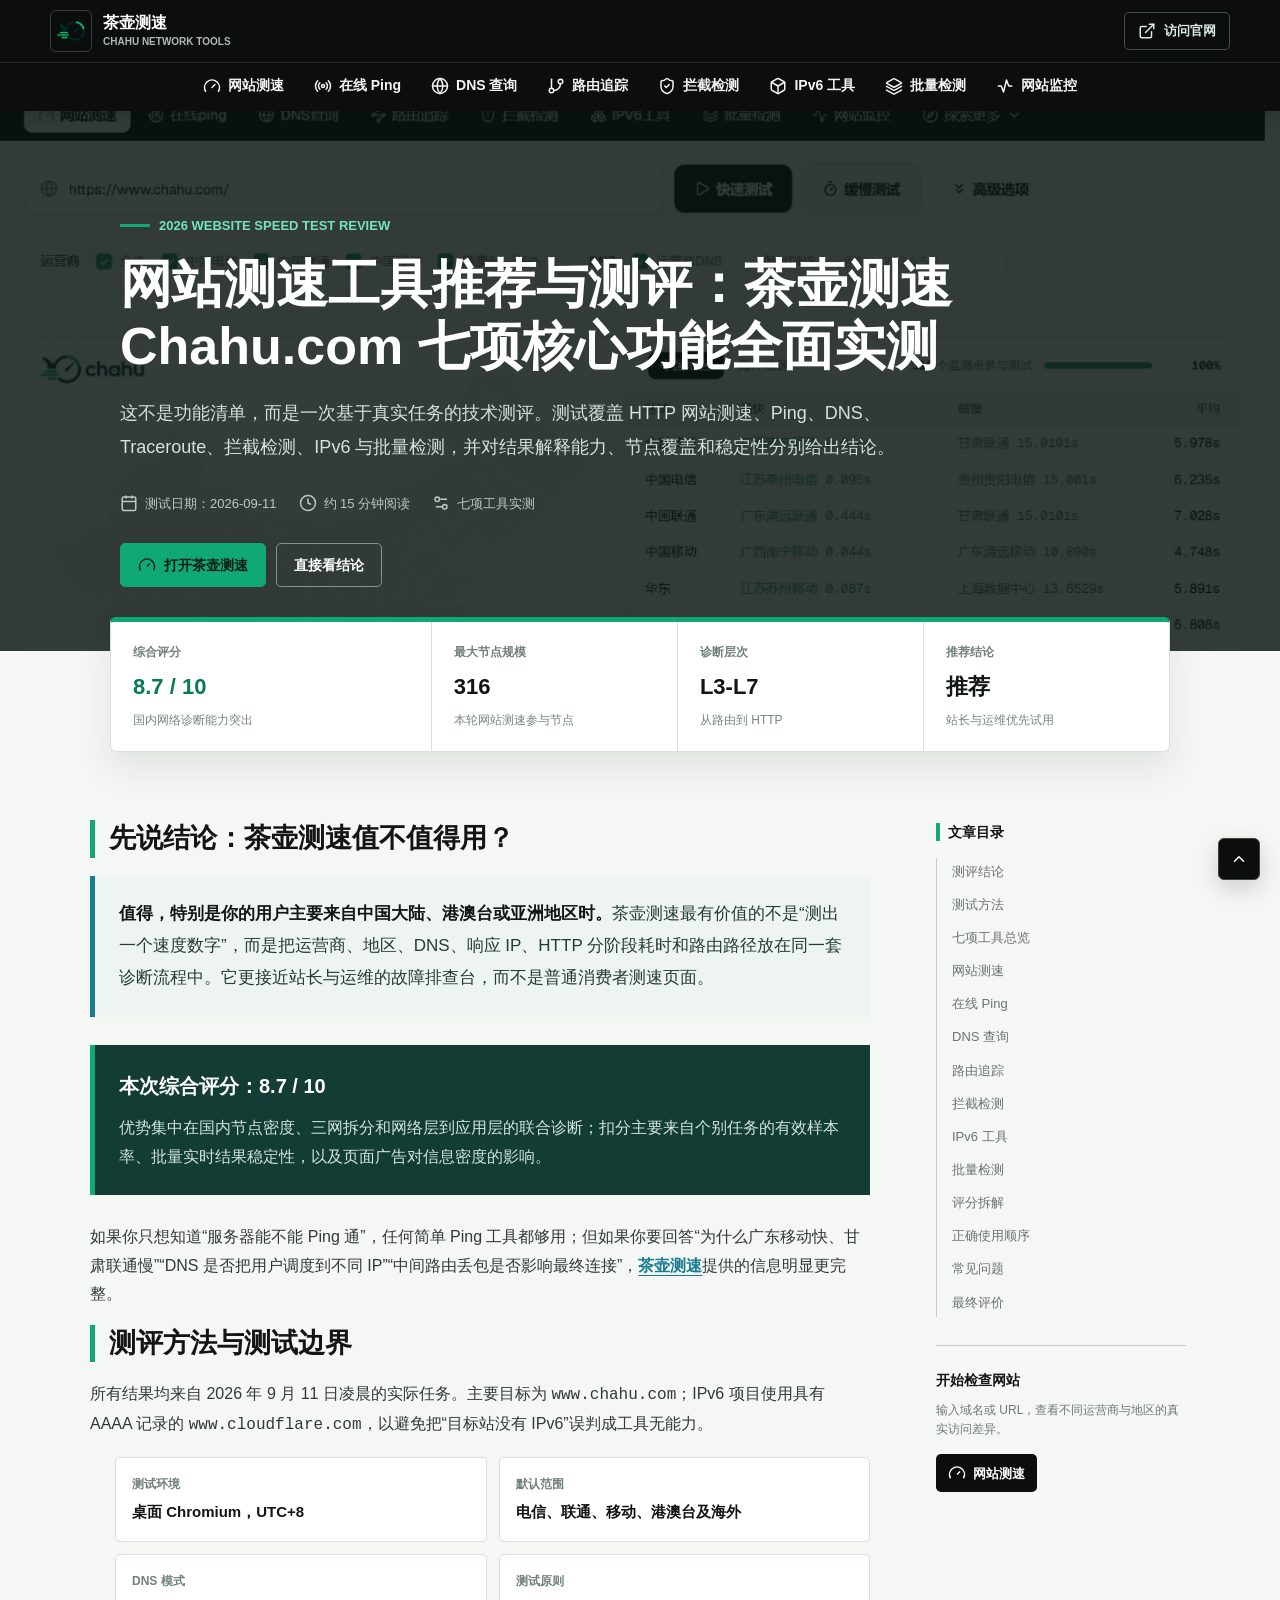
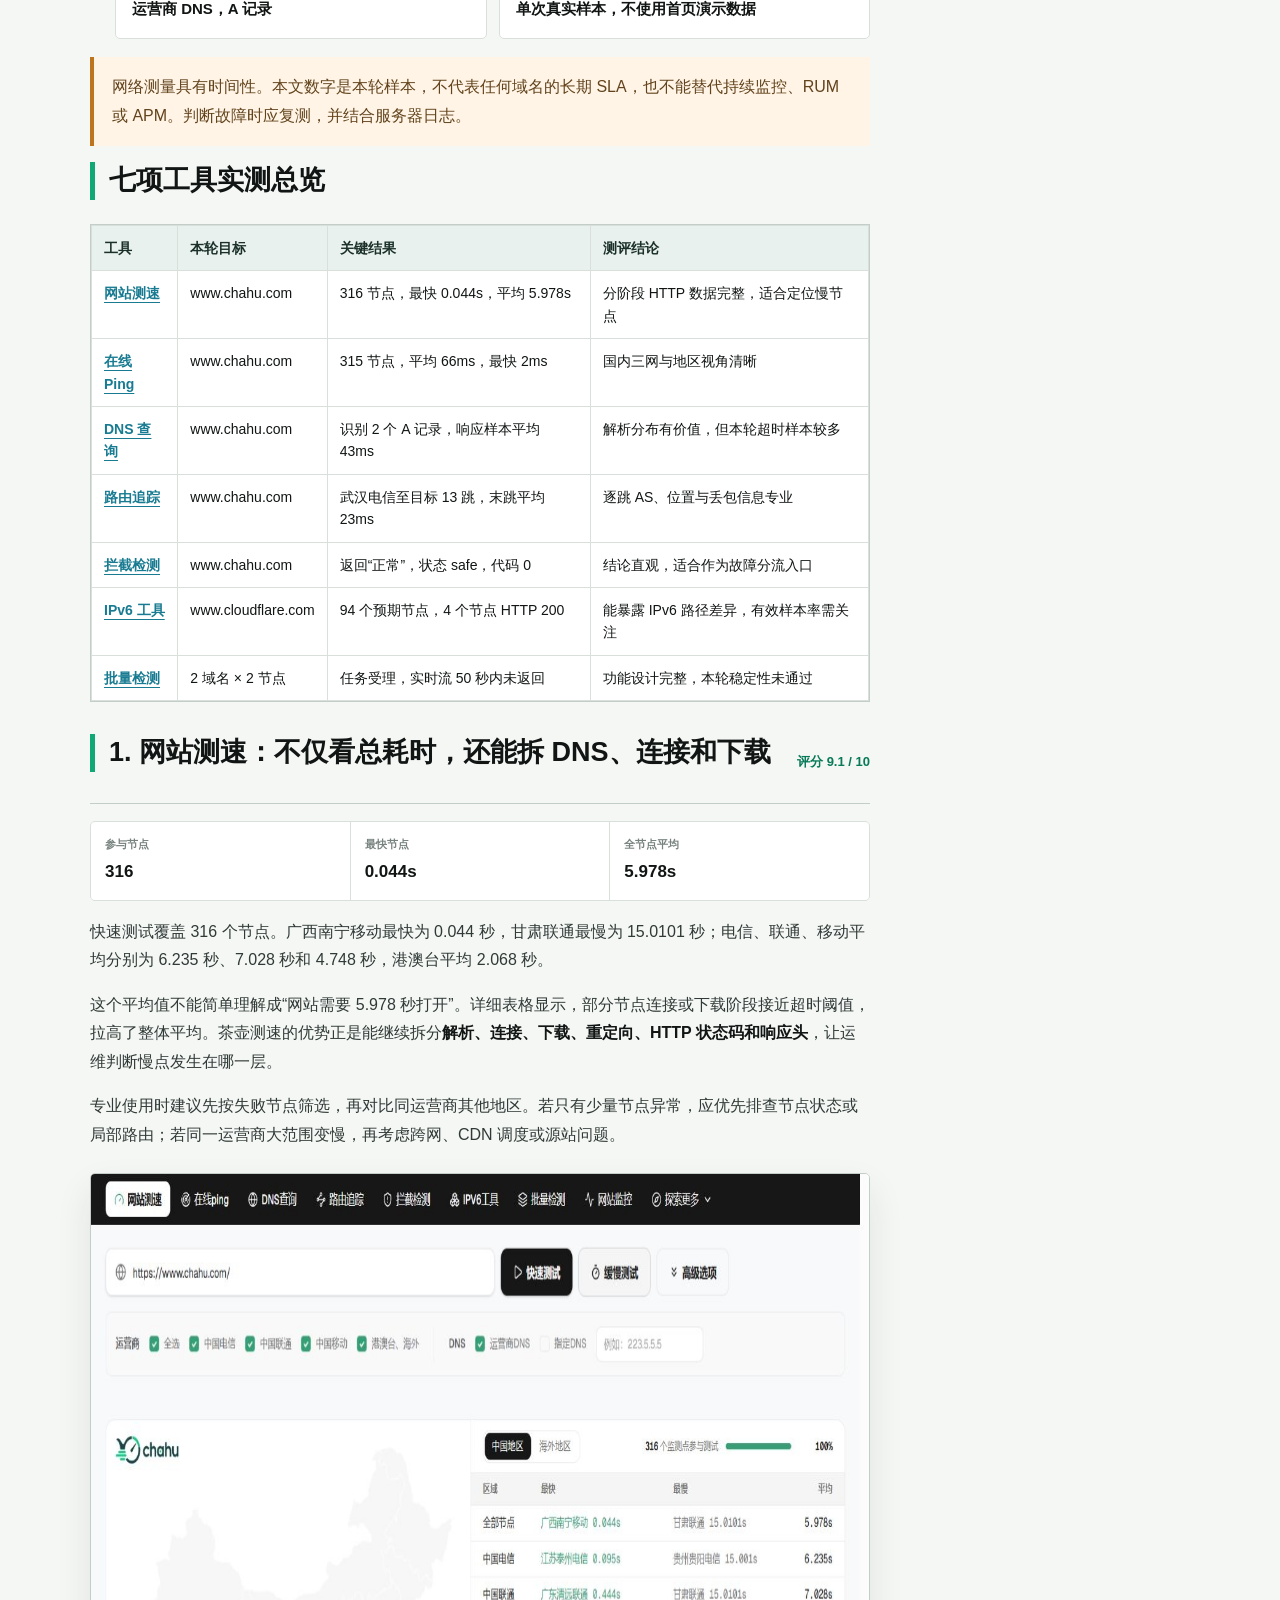
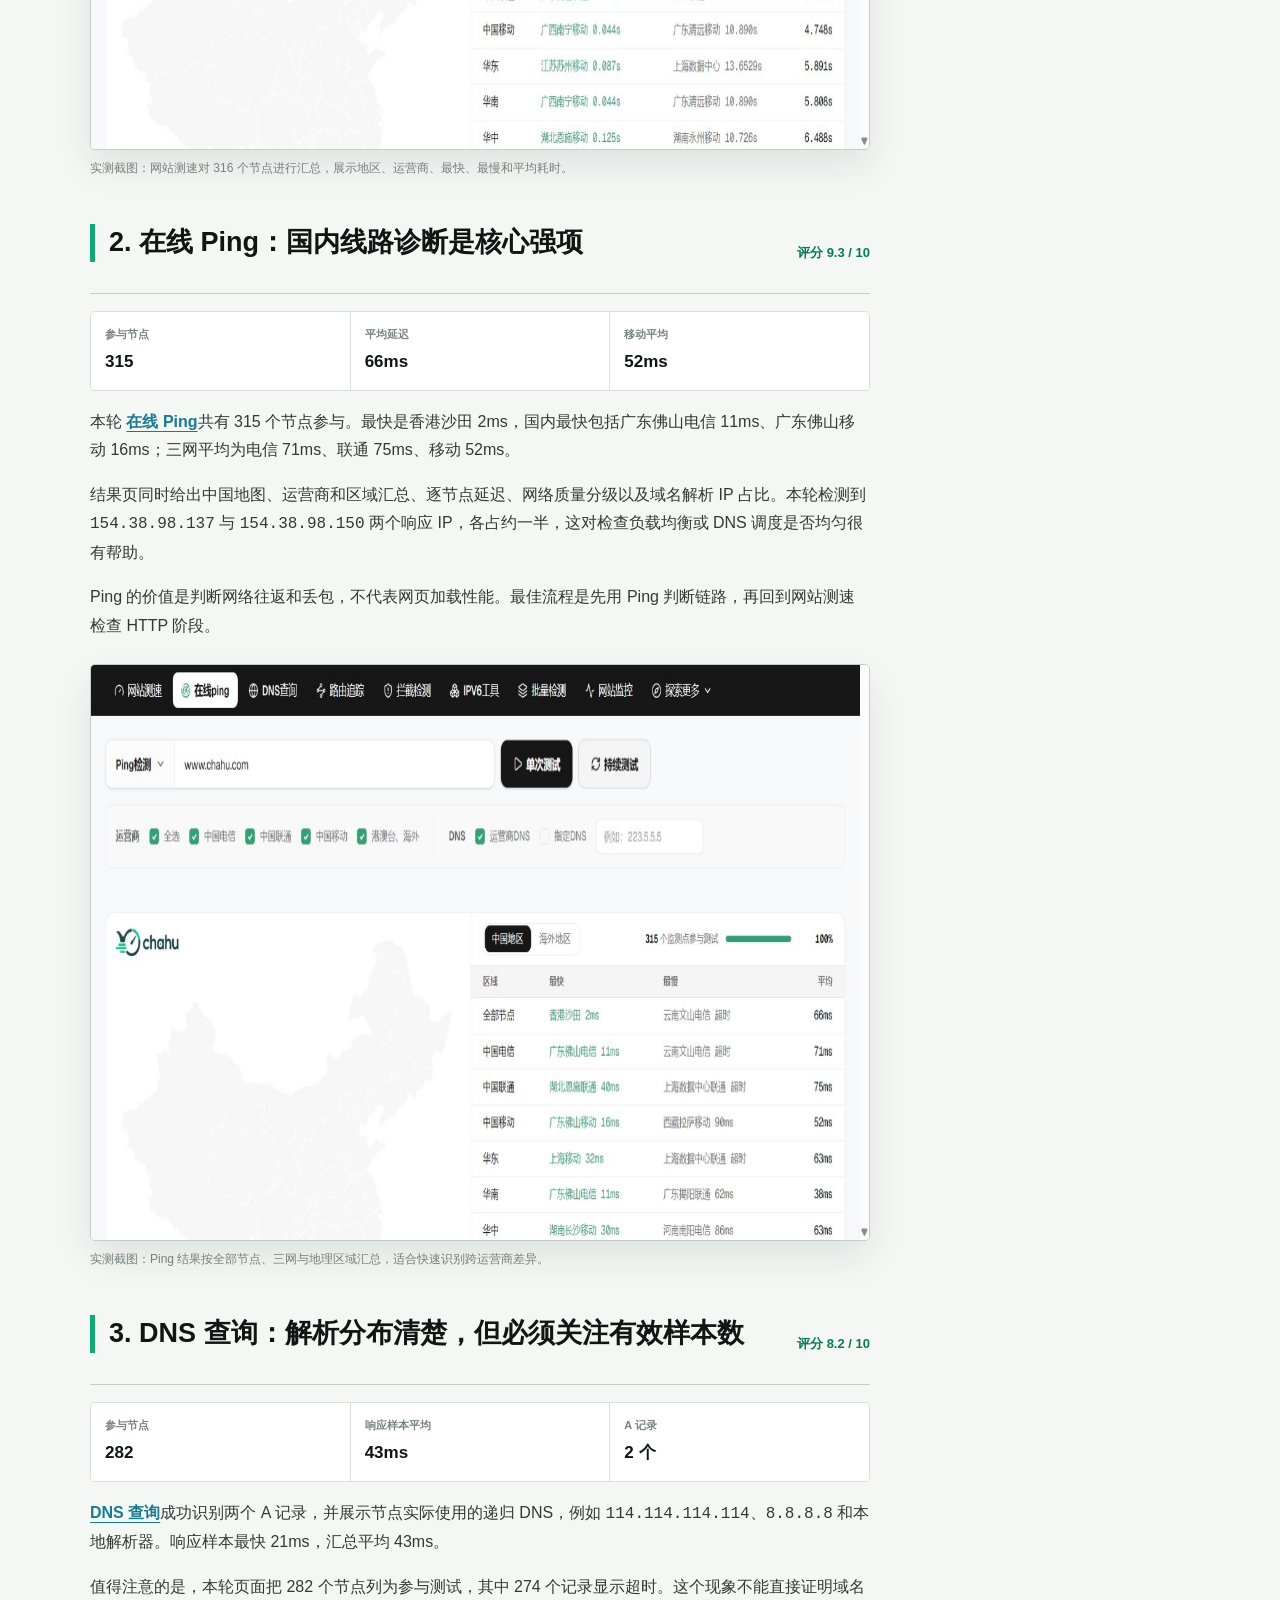
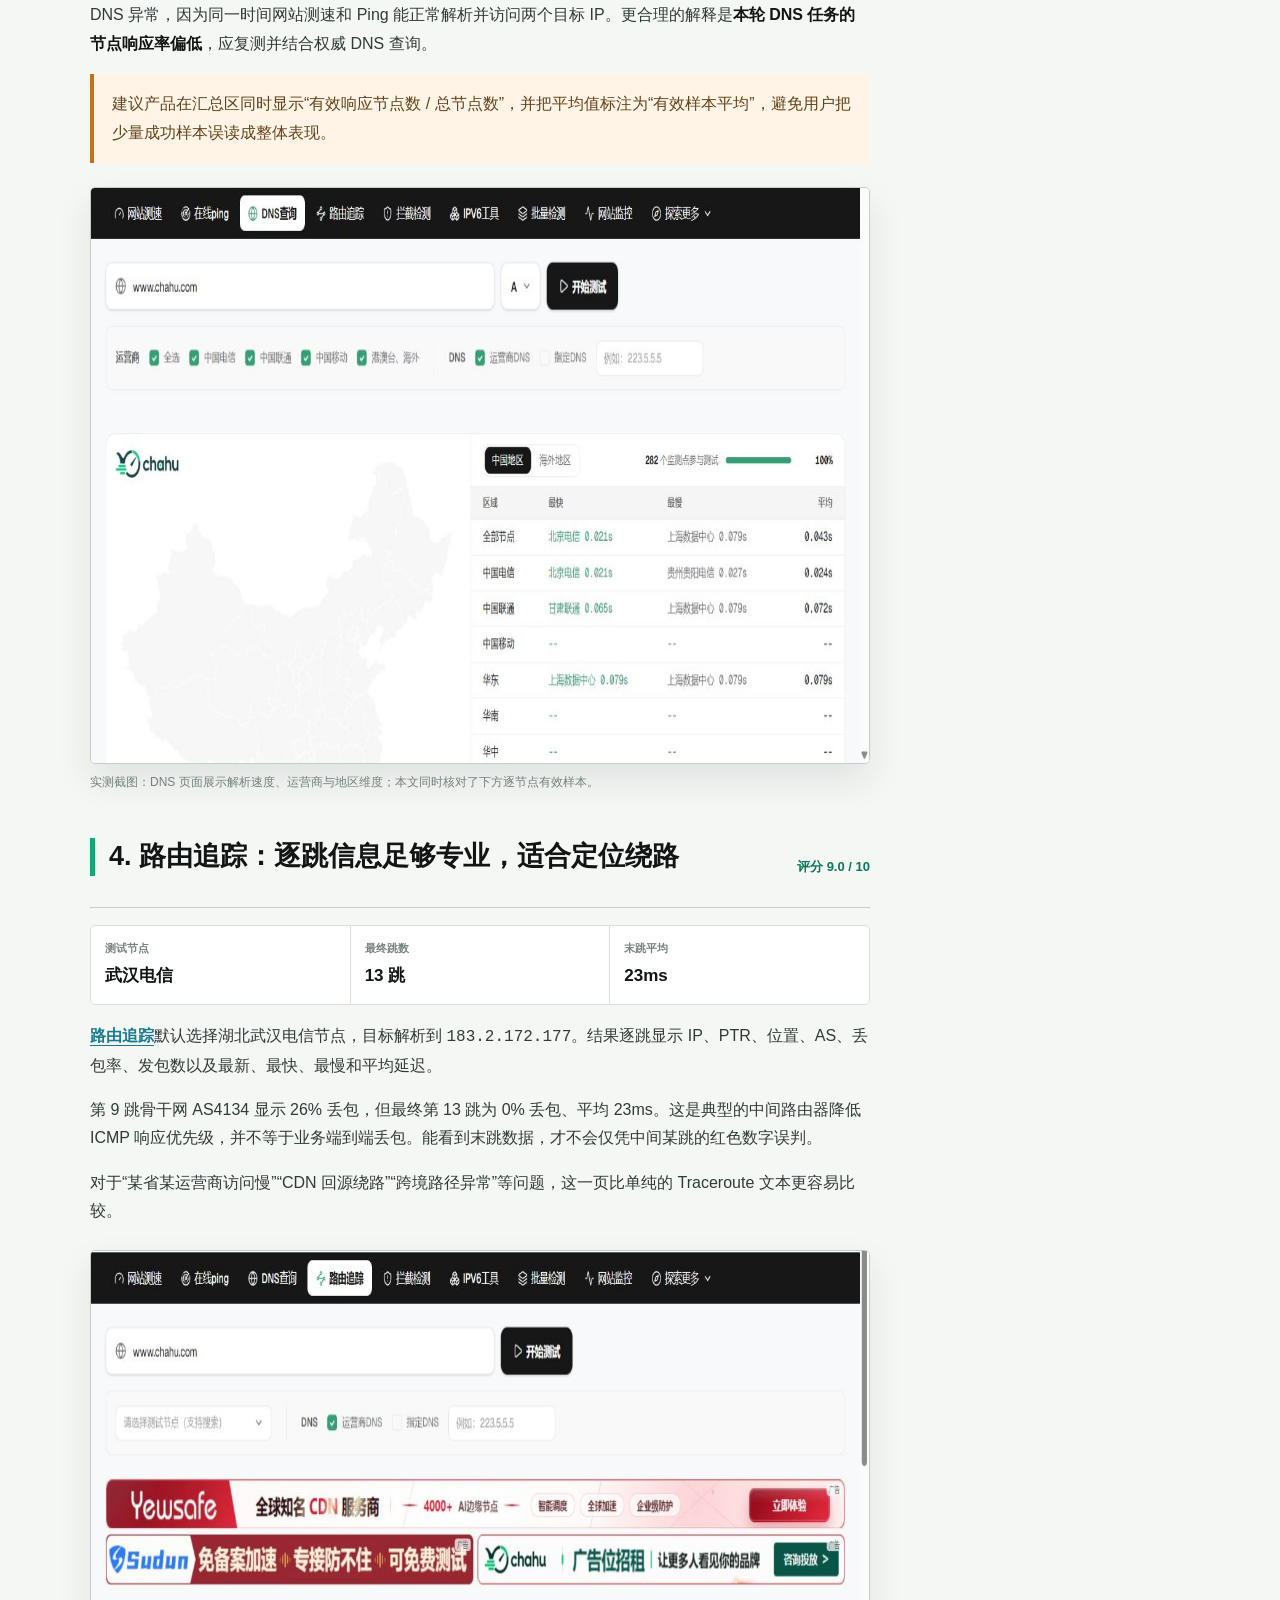
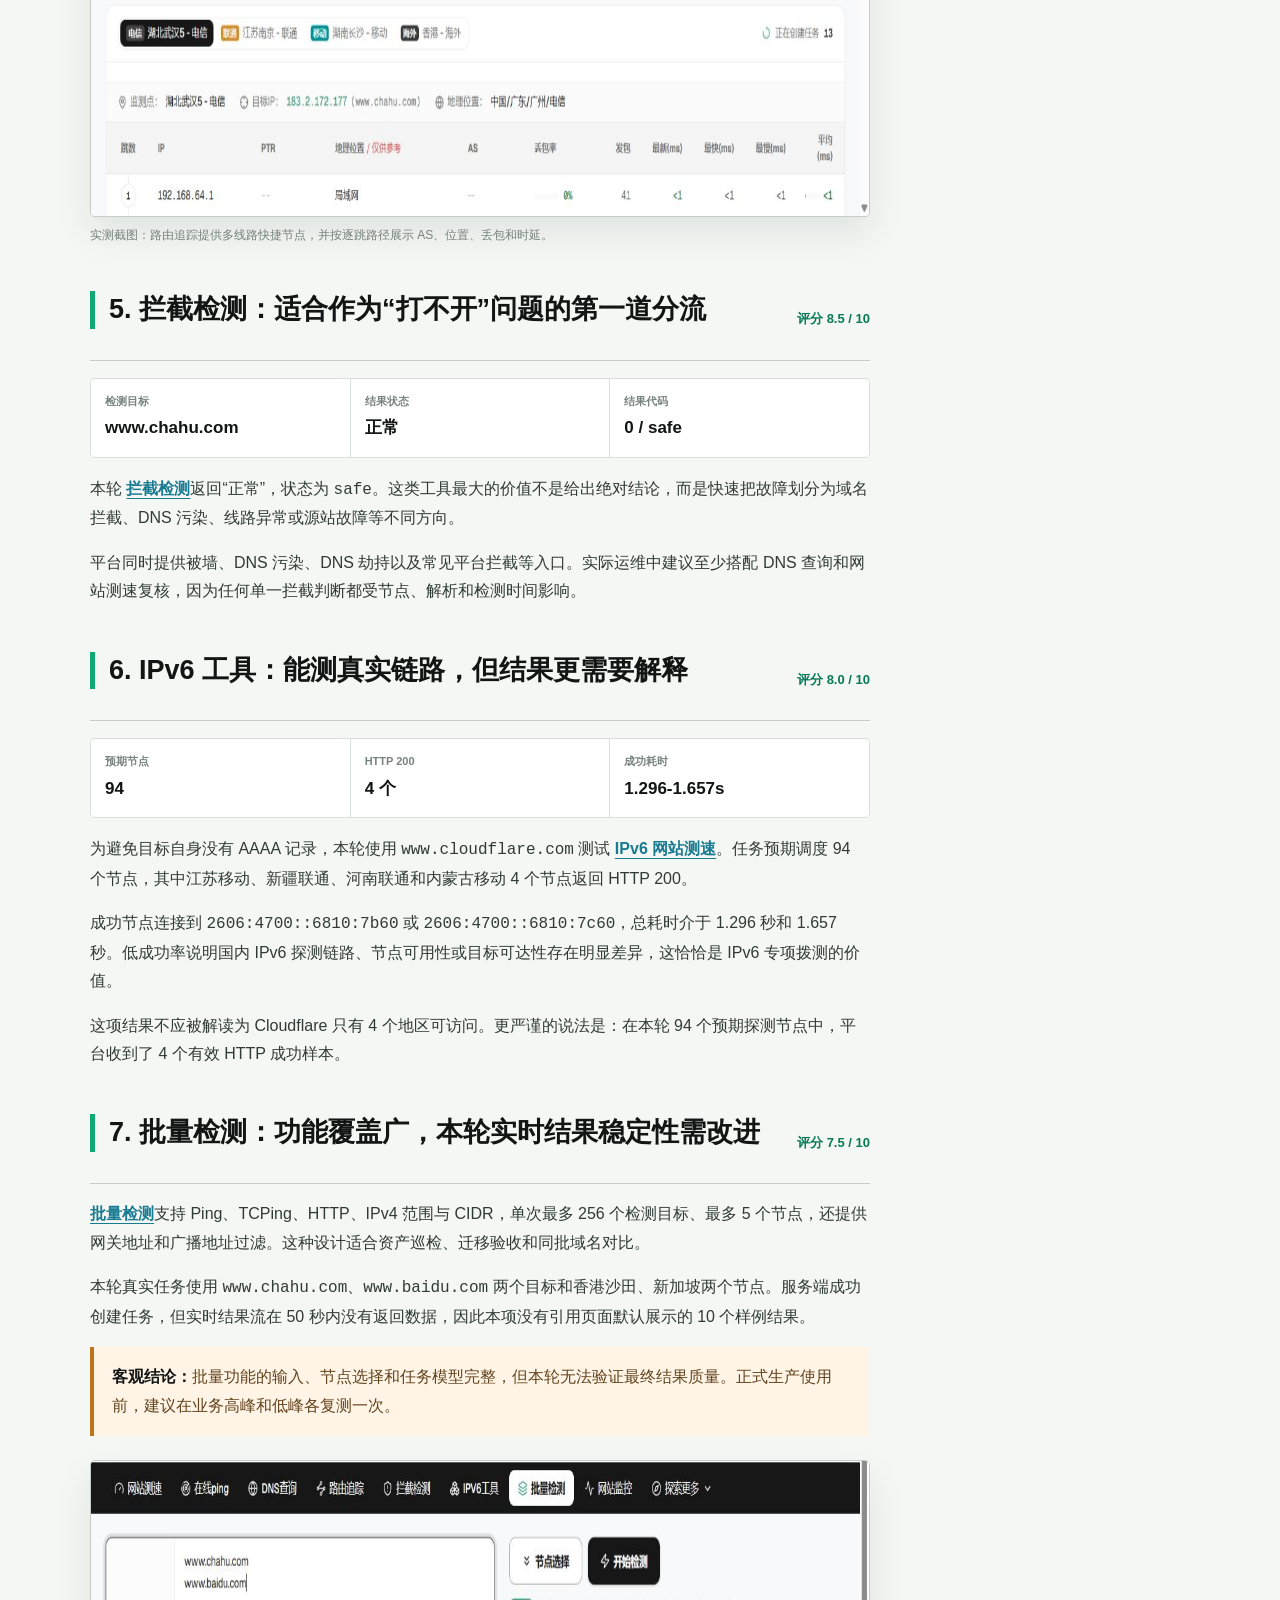
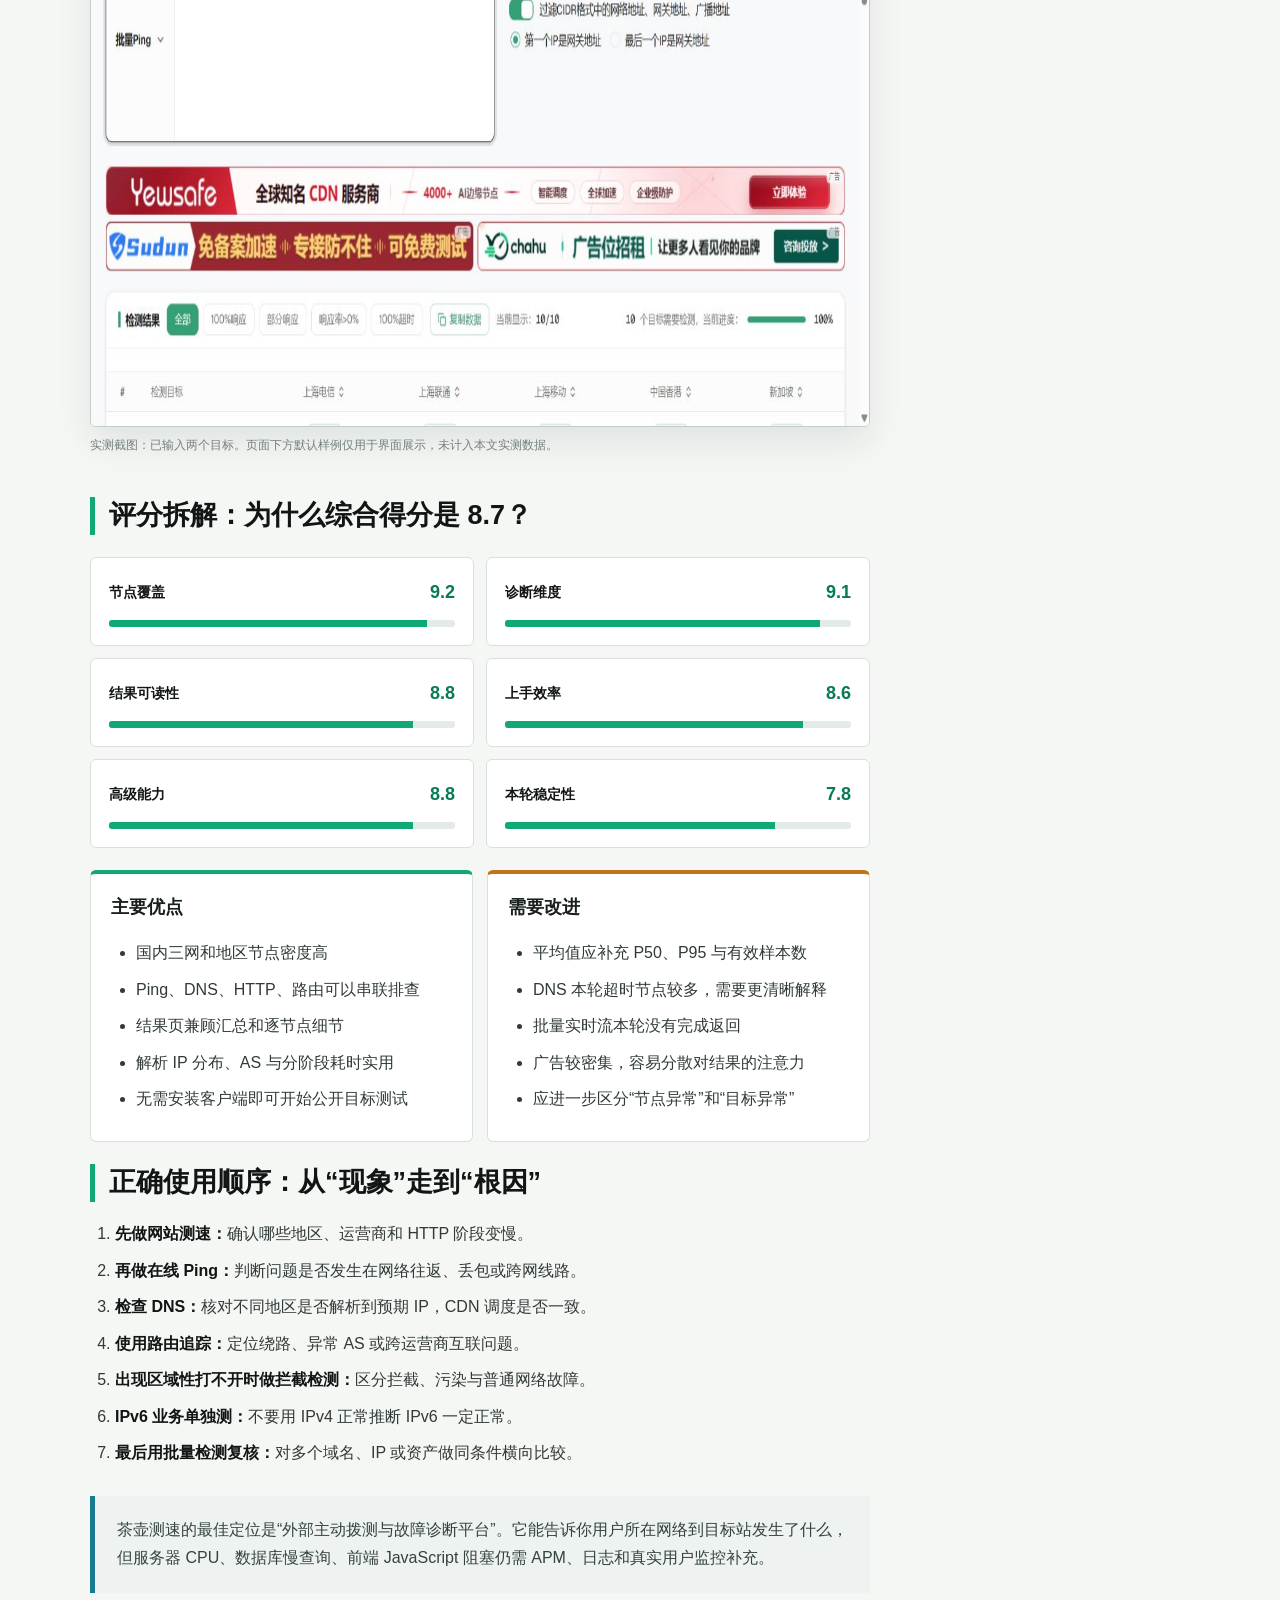
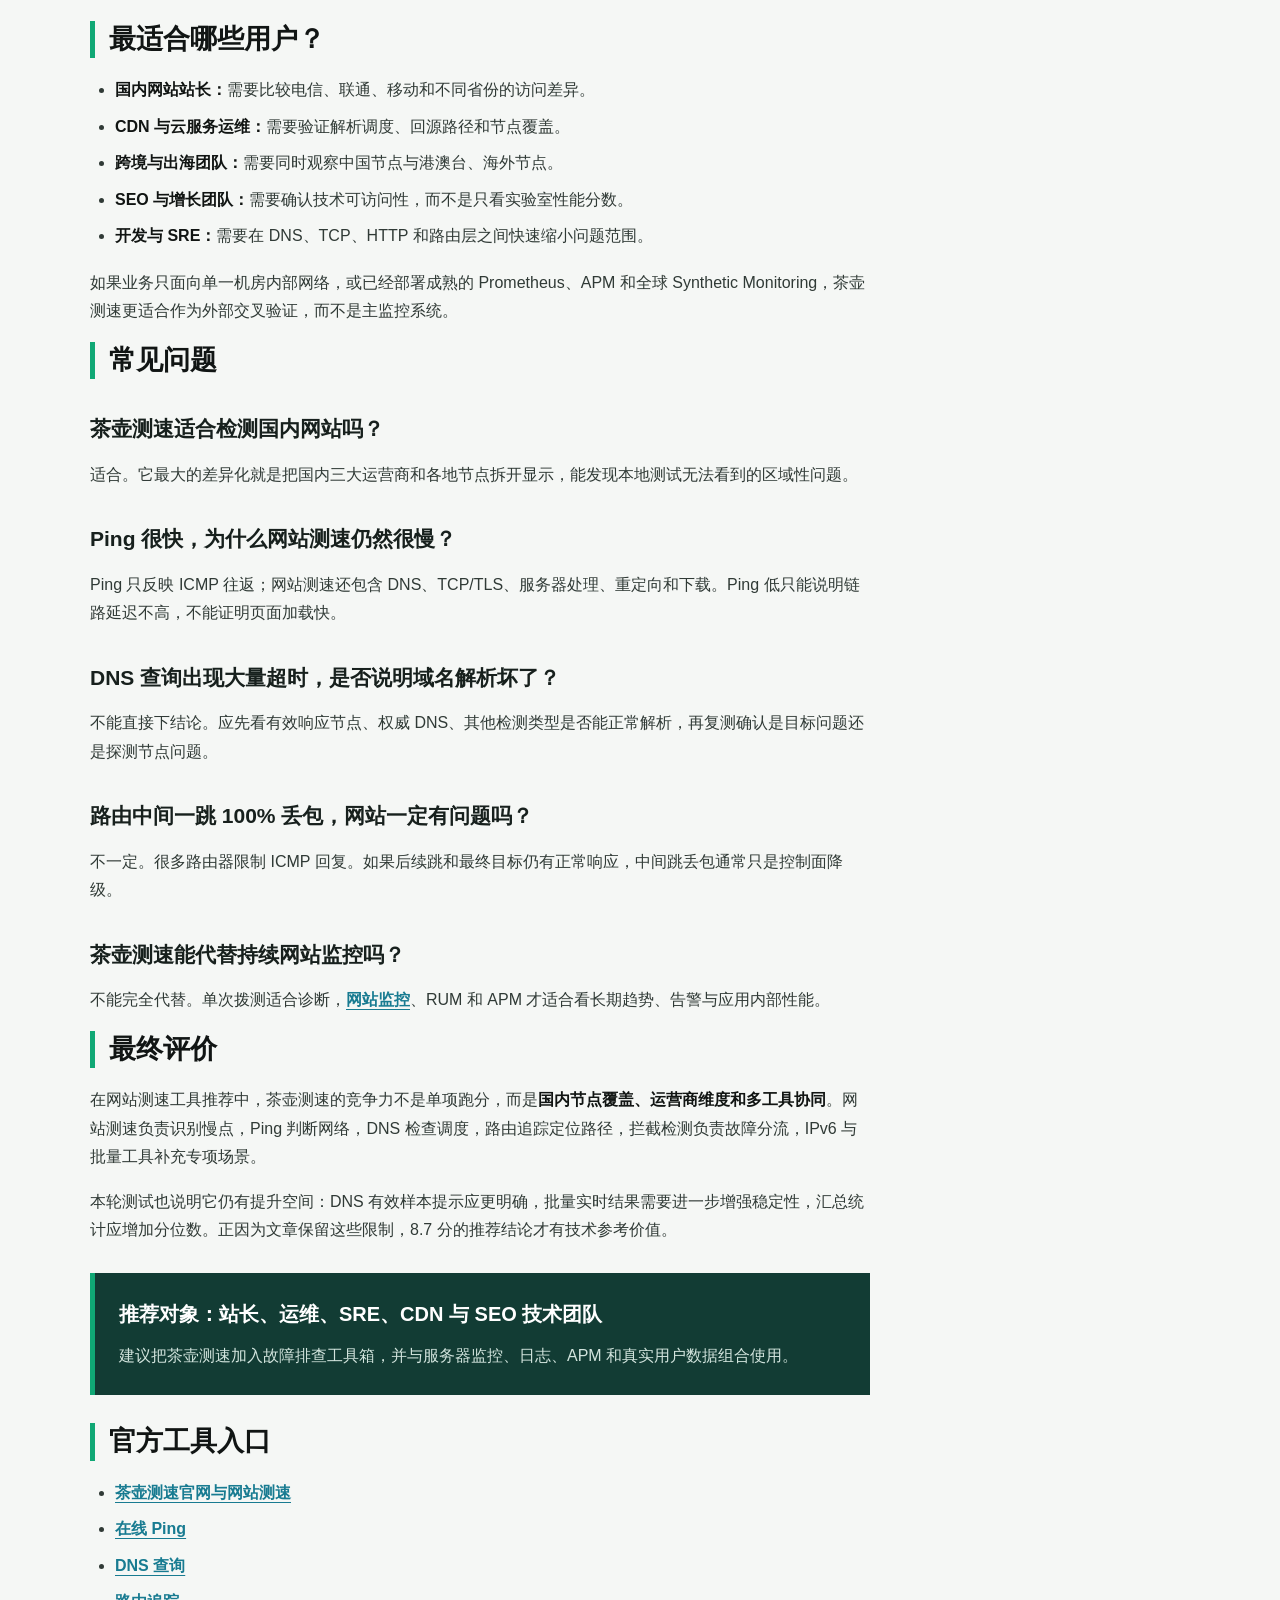
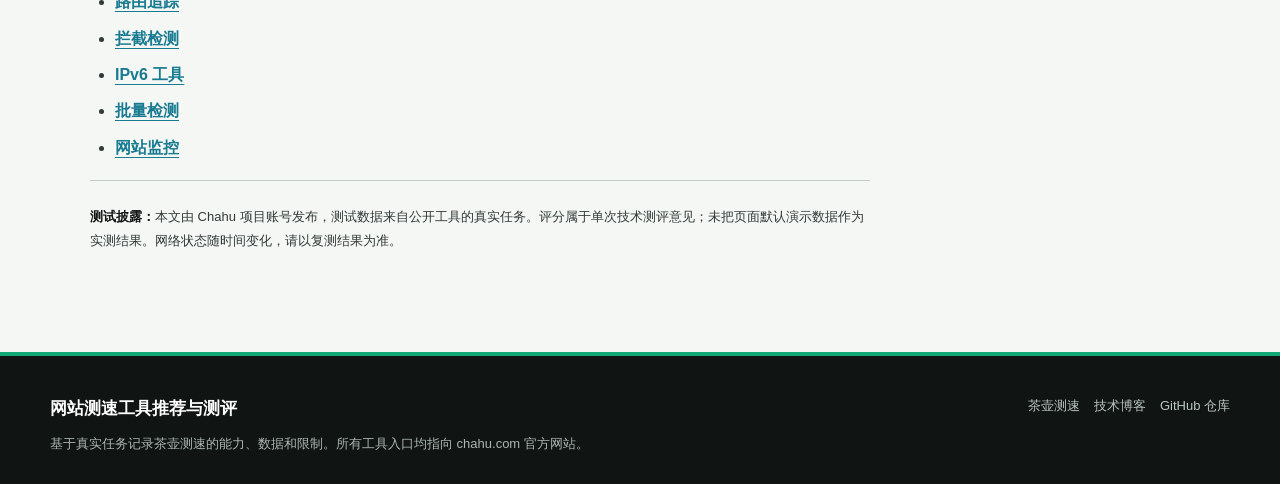
==== index.html @ dec71bb3 "Publish Chahu speed test technical review" ====
<!doctype html>
<html lang="zh-CN">
<head>
  <meta charset="utf-8">
  <meta name="viewport" content="width=device-width, initial-scale=1">
  <title>网站测速工具推荐与测评：茶壶测速 Chahu.com 七项核心功能全面实测</title>
  <meta name="description" content="2026 年茶壶测速 Chahu.com 全面技术测评：真实测试网站测速、在线 Ping、DNS 查询、路由追踪、拦截检测、IPv6 和批量检测，分析节点覆盖、结果维度、优缺点与适用场景。">
  <meta name="robots" content="index,follow,max-image-preview:large,max-snippet:-1">
  <meta name="author" content="Chahu 技术测评">
  <meta name="theme-color" content="#0b0e0d">
  <link rel="canonical" href="https://chahucesu.github.io/chahu-speedtest-review/">
  <link rel="icon" href="assets/chahu-icon.png" type="image/png">
  <link rel="apple-touch-icon" href="assets/chahu-icon.png">
  <meta property="og:locale" content="zh_CN">
  <meta property="og:type" content="article">
  <meta property="og:site_name" content="网站测速工具技术测评">
  <meta property="og:title" content="网站测速工具推荐与测评：茶壶测速 Chahu.com 七项核心功能全面实测">
  <meta property="og:description" content="基于真实检测数据，全面评价茶壶测速的网站测速、Ping、DNS、路由、拦截、IPv6 与批量检测能力。">
  <meta property="og:url" content="https://chahucesu.github.io/chahu-speedtest-review/">
  <meta property="og:image" content="https://chahucesu.github.io/chahu-speedtest-review/assets/screenshots/00-website-speed.png">
  <meta property="article:published_time" content="2026-09-11T00:00:00+08:00">
  <meta property="article:modified_time" content="2026-09-11T00:00:00+08:00">
  <meta name="twitter:card" content="summary_large_image">
  <meta name="twitter:title" content="网站测速工具推荐与测评：茶壶测速 Chahu.com 七项核心功能全面实测">
  <meta name="twitter:description" content="316 个网站测速节点、315 个 Ping 节点及 DNS、路由、IPv6、拦截与批量能力真实测试。">
  <meta name="twitter:image" content="https://chahucesu.github.io/chahu-speedtest-review/assets/screenshots/00-website-speed.png">
  <link rel="stylesheet" href="assets/styles.css">
  <script type="application/ld+json">
  {
    "@context": "https://schema.org",
    "@graph": [
      {
        "@type": "TechArticle",
        "@id": "https://chahucesu.github.io/chahu-speedtest-review/#article",
        "headline": "网站测速工具推荐与测评：茶壶测速 Chahu.com 七项核心功能全面实测",
        "description": "基于真实检测数据，全面评价茶壶测速的网站测速、在线 Ping、DNS 查询、路由追踪、拦截检测、IPv6 与批量检测能力。",
        "datePublished": "2026-09-11T00:00:00+08:00",
        "dateModified": "2026-09-11T00:00:00+08:00",
        "inLanguage": "zh-CN",
        "mainEntityOfPage": "https://chahucesu.github.io/chahu-speedtest-review/",
        "image": "https://chahucesu.github.io/chahu-speedtest-review/assets/screenshots/00-website-speed.png",
        "author": {"@type": "Organization", "name": "Chahu 技术测评"},
        "publisher": {"@type": "Organization", "name": "Chahu", "url": "https://www.chahu.com/"},
        "about": {"@id": "https://chahucesu.github.io/chahu-speedtest-review/#software"}
      },
      {
        "@type": "SoftwareApplication",
        "@id": "https://chahucesu.github.io/chahu-speedtest-review/#software",
        "name": "茶壶测速 Chahu",
        "url": "https://www.chahu.com/",
        "applicationCategory": "NetworkApplication",
        "operatingSystem": "Web",
        "aggregateRating": {"@type": "AggregateRating", "ratingValue": "8.7", "bestRating": "10", "worstRating": "1", "ratingCount": "1"}
      },
      {
        "@type": "FAQPage",
        "mainEntity": [
          {"@type": "Question", "name": "茶壶测速适合什么用户？", "acceptedAnswer": {"@type": "Answer", "text": "适合需要检查国内三网、港澳台及海外访问质量的站长、运维、开发者和 SEO 团队，尤其适合 CDN 调度、DNS 解析和跨运营商故障排查。"}},
          {"@type": "Question", "name": "网站测速和在线 Ping 有什么区别？", "acceptedAnswer": {"@type": "Answer", "text": "Ping 主要衡量网络往返延迟与丢包，网站测速进一步测量 DNS、连接、HTTP 状态和下载耗时。两者需要组合使用。"}},
          {"@type": "Question", "name": "茶壶测速能替代网站监控和 APM 吗？", "acceptedAnswer": {"@type": "Answer", "text": "不能完全替代。多节点拨测适合外部诊断，持续监控、真实用户监控和 APM 则负责长期趋势与应用内部性能。"}}
        ]
      }
    ]
  }
  </script>
</head>
<body id="top">
  <a class="skip-link" href="#article">跳到正文</a>
  <header class="site-header">
    <div class="brand-row">
      <a class="brand" href="https://www.chahu.com/" aria-label="茶壶测速官网">
        <span class="brand-icon"><img src="assets/chahu-icon.png" width="36" height="36" alt=""></span>
        <span class="brand-copy">茶壶测速<small>Chahu Network Tools</small></span>
      </a>
      <a class="official-link" href="https://www.chahu.com/">
        <svg class="icon" viewBox="0 0 24 24" fill="none" stroke="currentColor" stroke-width="2" stroke-linecap="round" stroke-linejoin="round" aria-hidden="true"><path d="M15 3h6v6"></path><path d="M10 14 21 3"></path><path d="M18 13v6a2 2 0 0 1-2 2H5a2 2 0 0 1-2-2V8a2 2 0 0 1 2-2h6"></path></svg>
        <span>访问官网</span>
      </a>
    </div>
    <div class="tool-nav-wrap">
      <nav class="tool-nav" aria-label="茶壶测速工具菜单">
        <a href="https://www.chahu.com/"><svg class="icon" viewBox="0 0 24 24" fill="none" stroke="currentColor" stroke-width="2" stroke-linecap="round" stroke-linejoin="round" aria-hidden="true"><path d="m12 14 4-4"></path><path d="M3.34 19a10 10 0 1 1 17.32 0"></path></svg>网站测速</a>
        <a href="https://www.chahu.com/ping"><svg class="icon" viewBox="0 0 24 24" fill="none" stroke="currentColor" stroke-width="2" stroke-linecap="round" stroke-linejoin="round" aria-hidden="true"><path d="M4.9 19.1C1 15.2 1 8.8 4.9 4.9"></path><path d="M7.8 16.2a6 6 0 0 1 0-8.5"></path><circle cx="12" cy="12" r="2"></circle><path d="M16.2 7.8a6 6 0 0 1 0 8.5"></path><path d="M19.1 4.9C23 8.8 23 15.1 19.1 19"></path></svg>在线 Ping</a>
        <a href="https://www.chahu.com/dns"><svg class="icon" viewBox="0 0 24 24" fill="none" stroke="currentColor" stroke-width="2" stroke-linecap="round" stroke-linejoin="round" aria-hidden="true"><circle cx="12" cy="12" r="10"></circle><path d="M12 2a15 15 0 0 1 0 20"></path><path d="M12 2a15 15 0 0 0 0 20"></path><path d="M2 12h20"></path></svg>DNS 查询</a>
        <a href="https://www.chahu.com/trace"><svg class="icon" viewBox="0 0 24 24" fill="none" stroke="currentColor" stroke-width="2" stroke-linecap="round" stroke-linejoin="round" aria-hidden="true"><line x1="6" x2="6" y1="3" y2="15"></line><circle cx="18" cy="6" r="3"></circle><circle cx="6" cy="18" r="3"></circle><path d="M18 9a9 9 0 0 1-9 9"></path></svg>路由追踪</a>
        <a href="https://www.chahu.com/block"><svg class="icon" viewBox="0 0 24 24" fill="none" stroke="currentColor" stroke-width="2" stroke-linecap="round" stroke-linejoin="round" aria-hidden="true"><path d="M20 13c0 5-3.5 7.5-7.7 9a1 1 0 0 1-.6 0C7.5 20.5 4 18 4 13V6a1 1 0 0 1 1-1c2 0 4.5-1.2 6.2-2.7a1.2 1.2 0 0 1 1.6 0C14.5 3.8 17 5 19 5a1 1 0 0 1 1 1z"></path><path d="m9 12 2 2 4-4"></path></svg>拦截检测</a>
        <a href="https://www.chahu.com/ipv6"><svg class="icon" viewBox="0 0 24 24" fill="none" stroke="currentColor" stroke-width="2" stroke-linecap="round" stroke-linejoin="round" aria-hidden="true"><path d="M21 16V8a2 2 0 0 0-1-1.7l-7-4a2 2 0 0 0-2 0l-7 4A2 2 0 0 0 3 8v8a2 2 0 0 0 1 1.7l7 4a2 2 0 0 0 2 0l7-4A2 2 0 0 0 21 16z"></path><polyline points="3.3 7 12 12 20.7 7"></polyline><line x1="12" x2="12" y1="22" y2="12"></line></svg>IPv6 工具</a>
        <a href="https://www.chahu.com/batch"><svg class="icon" viewBox="0 0 24 24" fill="none" stroke="currentColor" stroke-width="2" stroke-linecap="round" stroke-linejoin="round" aria-hidden="true"><path d="m12.8 2.6 8.9 4.9a.5.5 0 0 1 0 .9l-8.9 4.9a1.7 1.7 0 0 1-1.6 0L2.3 8.4a.5.5 0 0 1 0-.9l8.9-4.9a1.7 1.7 0 0 1 1.6 0Z"></path><path d="m22 12.5-9.2 5a1.7 1.7 0 0 1-1.6 0l-9.2-5"></path><path d="m22 17.5-9.2 5a1.7 1.7 0 0 1-1.6 0l-9.2-5"></path></svg>批量检测</a>
        <a href="https://www.chahu.com/monitor"><svg class="icon" viewBox="0 0 24 24" fill="none" stroke="currentColor" stroke-width="2" stroke-linecap="round" stroke-linejoin="round" aria-hidden="true"><path d="M3 12h4l3 8 4-16 3 8h4"></path></svg>网站监控</a>
      </nav>
    </div>
  </header>

  <main>
    <section class="hero" aria-labelledby="page-title">
      <div class="hero-inner">
        <p class="hero-kicker">2026 Website Speed Test Review</p>
        <h1 id="page-title">网站测速工具推荐与测评：茶壶测速 Chahu.com 七项核心功能全面实测</h1>
        <p class="hero-lead">这不是功能清单，而是一次基于真实任务的技术测评。测试覆盖 HTTP 网站测速、Ping、DNS、Traceroute、拦截检测、IPv6 与批量检测，并对结果解释能力、节点覆盖和稳定性分别给出结论。</p>
        <div class="hero-meta">
          <span><svg class="icon" viewBox="0 0 24 24" fill="none" stroke="currentColor" stroke-width="2" aria-hidden="true"><path d="M8 2v4M16 2v4"></path><rect x="3" y="4" width="18" height="18" rx="2"></rect><path d="M3 10h18"></path></svg>测试日期：2026-09-11</span>
          <span><svg class="icon" viewBox="0 0 24 24" fill="none" stroke="currentColor" stroke-width="2" aria-hidden="true"><circle cx="12" cy="12" r="10"></circle><path d="M12 6v6l4 2"></path></svg>约 15 分钟阅读</span>
          <span><svg class="icon" viewBox="0 0 24 24" fill="none" stroke="currentColor" stroke-width="2" aria-hidden="true"><path d="M20 7h-9M14 17H5"></path><circle cx="17" cy="17" r="3"></circle><circle cx="7" cy="7" r="3"></circle></svg>七项工具实测</span>
        </div>
        <div class="hero-actions">
          <a class="button-link" href="https://www.chahu.com/"><svg class="icon" viewBox="0 0 24 24" fill="none" stroke="currentColor" stroke-width="2" aria-hidden="true"><path d="m12 14 4-4"></path><path d="M3.34 19a10 10 0 1 1 17.32 0"></path></svg>打开茶壶测速</a>
          <a class="button-link secondary" href="#conclusion">直接看结论</a>
        </div>
      </div>
    </section>

    <section class="summary-band" aria-label="测评摘要">
      <div class="summary-grid">
        <div class="summary-item"><span class="summary-label">综合评分</span><strong class="summary-value brand-value">8.7 / 10</strong><span class="summary-note">国内网络诊断能力突出</span></div>
        <div class="summary-item"><span class="summary-label">最大节点规模</span><strong class="summary-value">316</strong><span class="summary-note">本轮网站测速参与节点</span></div>
        <div class="summary-item"><span class="summary-label">诊断层次</span><strong class="summary-value">L3-L7</strong><span class="summary-note">从路由到 HTTP</span></div>
        <div class="summary-item"><span class="summary-label">推荐结论</span><strong class="summary-value">推荐</strong><span class="summary-note">站长与运维优先试用</span></div>
      </div>
    </section>

    <div class="page-grid">
      <article id="article" class="article">
        <section id="conclusion" class="article-section">
          <h2>先说结论：茶壶测速值不值得用？</h2>
          <p class="lead-paragraph"><strong>值得，特别是你的用户主要来自中国大陆、港澳台或亚洲地区时。</strong>茶壶测速最有价值的不是“测出一个速度数字”，而是把运营商、地区、DNS、响应 IP、HTTP 分阶段耗时和路由路径放在同一套诊断流程中。它更接近站长与运维的故障排查台，而不是普通消费者测速页面。</p>
          <div class="verdict">
            <strong>本次综合评分：8.7 / 10</strong>
            <p>优势集中在国内节点密度、三网拆分和网络层到应用层的联合诊断；扣分主要来自个别任务的有效样本率、批量实时结果稳定性，以及页面广告对信息密度的影响。</p>
          </div>
          <p>如果你只想知道“服务器能不能 Ping 通”，任何简单 Ping 工具都够用；但如果你要回答“为什么广东移动快、甘肃联通慢”“DNS 是否把用户调度到不同 IP”“中间路由丢包是否影响最终连接”，<a href="https://www.chahu.com/">茶壶测速</a>提供的信息明显更完整。</p>
        </section>

        <section id="method" class="article-section">
          <h2>测评方法与测试边界</h2>
          <p>所有结果均来自 2026 年 9 月 11 日凌晨的实际任务。主要目标为 <code>www.chahu.com</code>；IPv6 项目使用具有 AAAA 记录的 <code>www.cloudflare.com</code>，以避免把“目标站没有 IPv6”误判成工具无能力。</p>
          <ul class="method-list">
            <li><span>测试环境</span><strong>桌面 Chromium，UTC+8</strong></li>
            <li><span>默认范围</span><strong>电信、联通、移动、港澳台及海外</strong></li>
            <li><span>DNS 模式</span><strong>运营商 DNS，A 记录</strong></li>
            <li><span>测试原则</span><strong>单次真实样本，不使用首页演示数据</strong></li>
          </ul>
          <p class="analysis-note">网络测量具有时间性。本文数字是本轮样本，不代表任何域名的长期 SLA，也不能替代持续监控、RUM 或 APM。判断故障时应复测，并结合服务器日志。</p>
        </section>

        <section id="overview" class="article-section">
          <h2>七项工具实测总览</h2>
          <div class="table-scroll">
            <table>
              <thead><tr><th>工具</th><th>本轮目标</th><th>关键结果</th><th>测评结论</th></tr></thead>
              <tbody>
                <tr><td><a href="https://www.chahu.com/">网站测速</a></td><td>www.chahu.com</td><td>316 节点，最快 0.044s，平均 5.978s</td><td>分阶段 HTTP 数据完整，适合定位慢节点</td></tr>
                <tr><td><a href="https://www.chahu.com/ping">在线 Ping</a></td><td>www.chahu.com</td><td>315 节点，平均 66ms，最快 2ms</td><td>国内三网与地区视角清晰</td></tr>
                <tr><td><a href="https://www.chahu.com/dns">DNS 查询</a></td><td>www.chahu.com</td><td>识别 2 个 A 记录，响应样本平均 43ms</td><td>解析分布有价值，但本轮超时样本较多</td></tr>
                <tr><td><a href="https://www.chahu.com/trace">路由追踪</a></td><td>www.chahu.com</td><td>武汉电信至目标 13 跳，末跳平均 23ms</td><td>逐跳 AS、位置与丢包信息专业</td></tr>
                <tr><td><a href="https://www.chahu.com/block">拦截检测</a></td><td>www.chahu.com</td><td>返回“正常”，状态 safe，代码 0</td><td>结论直观，适合作为故障分流入口</td></tr>
                <tr><td><a href="https://www.chahu.com/ipv6">IPv6 工具</a></td><td>www.cloudflare.com</td><td>94 个预期节点，4 个节点 HTTP 200</td><td>能暴露 IPv6 路径差异，有效样本率需关注</td></tr>
                <tr><td><a href="https://www.chahu.com/batch">批量检测</a></td><td>2 域名 × 2 节点</td><td>任务受理，实时流 50 秒内未返回</td><td>功能设计完整，本轮稳定性未通过</td></tr>
              </tbody>
            </table>
          </div>
        </section>

        <section id="speedtest" class="article-section tool-review">
          <div class="tool-review-head"><h2>1. 网站测速：不仅看总耗时，还能拆 DNS、连接和下载</h2><span class="tool-score">评分 9.1 / 10</span></div>
          <div class="data-strip">
            <div class="data-cell"><span>参与节点</span><strong>316</strong></div>
            <div class="data-cell"><span>最快节点</span><strong>0.044s</strong></div>
            <div class="data-cell"><span>全节点平均</span><strong>5.978s</strong></div>
          </div>
          <p>快速测试覆盖 316 个节点。广西南宁移动最快为 0.044 秒，甘肃联通最慢为 15.0101 秒；电信、联通、移动平均分别为 6.235 秒、7.028 秒和 4.748 秒，港澳台平均 2.068 秒。</p>
          <p>这个平均值不能简单理解成“网站需要 5.978 秒打开”。详细表格显示，部分节点连接或下载阶段接近超时阈值，拉高了整体平均。茶壶测速的优势正是能继续拆分<strong>解析、连接、下载、重定向、HTTP 状态码和响应头</strong>，让运维判断慢点发生在哪一层。</p>
          <p>专业使用时建议先按失败节点筛选，再对比同运营商其他地区。若只有少量节点异常，应优先排查节点状态或局部路由；若同一运营商大范围变慢，再考虑跨网、CDN 调度或源站问题。</p>
          <figure class="test-shot"><img src="assets/screenshots/00-website-speed.png" width="1265" height="577" alt="茶壶测速网站测速真实测试结果，显示 316 个节点和地区速度汇总"><figcaption>实测截图：网站测速对 316 个节点进行汇总，展示地区、运营商、最快、最慢和平均耗时。</figcaption></figure>
        </section>

        <section id="ping" class="article-section tool-review">
          <div class="tool-review-head"><h2>2. 在线 Ping：国内线路诊断是核心强项</h2><span class="tool-score">评分 9.3 / 10</span></div>
          <div class="data-strip">
            <div class="data-cell"><span>参与节点</span><strong>315</strong></div>
            <div class="data-cell"><span>平均延迟</span><strong>66ms</strong></div>
            <div class="data-cell"><span>移动平均</span><strong>52ms</strong></div>
          </div>
          <p>本轮 <a href="https://www.chahu.com/ping">在线 Ping</a>共有 315 个节点参与。最快是香港沙田 2ms，国内最快包括广东佛山电信 11ms、广东佛山移动 16ms；三网平均为电信 71ms、联通 75ms、移动 52ms。</p>
          <p>结果页同时给出中国地图、运营商和区域汇总、逐节点延迟、网络质量分级以及域名解析 IP 占比。本轮检测到 <code>154.38.98.137</code> 与 <code>154.38.98.150</code> 两个响应 IP，各占约一半，这对检查负载均衡或 DNS 调度是否均匀很有帮助。</p>
          <p>Ping 的价值是判断网络往返和丢包，不代表网页加载性能。最佳流程是先用 Ping 判断链路，再回到网站测速检查 HTTP 阶段。</p>
          <figure class="test-shot"><img src="assets/screenshots/01-ping.png" width="1265" height="577" alt="茶壶测速在线 Ping 真实测试结果，显示 315 个监测点和三网延迟"><figcaption>实测截图：Ping 结果按全部节点、三网与地理区域汇总，适合快速识别跨运营商差异。</figcaption></figure>
        </section>

        <section id="dns" class="article-section tool-review">
          <div class="tool-review-head"><h2>3. DNS 查询：解析分布清楚，但必须关注有效样本数</h2><span class="tool-score">评分 8.2 / 10</span></div>
          <div class="data-strip">
            <div class="data-cell"><span>参与节点</span><strong>282</strong></div>
            <div class="data-cell"><span>响应样本平均</span><strong>43ms</strong></div>
            <div class="data-cell"><span>A 记录</span><strong>2 个</strong></div>
          </div>
          <p><a href="https://www.chahu.com/dns">DNS 查询</a>成功识别两个 A 记录，并展示节点实际使用的递归 DNS，例如 <code>114.114.114.114</code>、<code>8.8.8.8</code> 和本地解析器。响应样本最快 21ms，汇总平均 43ms。</p>
          <p>值得注意的是，本轮页面把 282 个节点列为参与测试，其中 274 个记录显示超时。这个现象不能直接证明域名 DNS 异常，因为同一时间网站测速和 Ping 能正常解析并访问两个目标 IP。更合理的解释是<strong>本轮 DNS 任务的节点响应率偏低</strong>，应复测并结合权威 DNS 查询。</p>
          <p class="analysis-note">建议产品在汇总区同时显示“有效响应节点数 / 总节点数”，并把平均值标注为“有效样本平均”，避免用户把少量成功样本误读成整体表现。</p>
          <figure class="test-shot"><img src="assets/screenshots/02-dns.png" width="1265" height="577" alt="茶壶测速 DNS 查询真实测试结果，显示解析耗时和节点汇总"><figcaption>实测截图：DNS 页面展示解析速度、运营商与地区维度；本文同时核对了下方逐节点有效样本。</figcaption></figure>
        </section>

        <section id="trace" class="article-section tool-review">
          <div class="tool-review-head"><h2>4. 路由追踪：逐跳信息足够专业，适合定位绕路</h2><span class="tool-score">评分 9.0 / 10</span></div>
          <div class="data-strip">
            <div class="data-cell"><span>测试节点</span><strong>武汉电信</strong></div>
            <div class="data-cell"><span>最终跳数</span><strong>13 跳</strong></div>
            <div class="data-cell"><span>末跳平均</span><strong>23ms</strong></div>
          </div>
          <p><a href="https://www.chahu.com/trace">路由追踪</a>默认选择湖北武汉电信节点，目标解析到 <code>183.2.172.177</code>。结果逐跳显示 IP、PTR、位置、AS、丢包率、发包数以及最新、最快、最慢和平均延迟。</p>
          <p>第 9 跳骨干网 AS4134 显示 26% 丢包，但最终第 13 跳为 0% 丢包、平均 23ms。这是典型的中间路由器降低 ICMP 响应优先级，并不等于业务端到端丢包。能看到末跳数据，才不会仅凭中间某跳的红色数字误判。</p>
          <p>对于“某省某运营商访问慢”“CDN 回源绕路”“跨境路径异常”等问题，这一页比单纯的 Traceroute 文本更容易比较。</p>
          <figure class="test-shot"><img src="assets/screenshots/03-traceroute.png" width="1265" height="567" alt="茶壶测速路由追踪真实测试结果，显示武汉电信到目标的逐跳路径"><figcaption>实测截图：路由追踪提供多线路快捷节点，并按逐跳路径展示 AS、位置、丢包和时延。</figcaption></figure>
        </section>

        <section id="block" class="article-section tool-review">
          <div class="tool-review-head"><h2>5. 拦截检测：适合作为“打不开”问题的第一道分流</h2><span class="tool-score">评分 8.5 / 10</span></div>
          <div class="data-strip">
            <div class="data-cell"><span>检测目标</span><strong>www.chahu.com</strong></div>
            <div class="data-cell"><span>结果状态</span><strong>正常</strong></div>
            <div class="data-cell"><span>结果代码</span><strong>0 / safe</strong></div>
          </div>
          <p>本轮 <a href="https://www.chahu.com/block">拦截检测</a>返回“正常”，状态为 <code>safe</code>。这类工具最大的价值不是给出绝对结论，而是快速把故障划分为域名拦截、DNS 污染、线路异常或源站故障等不同方向。</p>
          <p>平台同时提供被墙、DNS 污染、DNS 劫持以及常见平台拦截等入口。实际运维中建议至少搭配 DNS 查询和网站测速复核，因为任何单一拦截判断都受节点、解析和检测时间影响。</p>
        </section>

        <section id="ipv6" class="article-section tool-review">
          <div class="tool-review-head"><h2>6. IPv6 工具：能测真实链路，但结果更需要解释</h2><span class="tool-score">评分 8.0 / 10</span></div>
          <div class="data-strip">
            <div class="data-cell"><span>预期节点</span><strong>94</strong></div>
            <div class="data-cell"><span>HTTP 200</span><strong>4 个</strong></div>
            <div class="data-cell"><span>成功耗时</span><strong>1.296-1.657s</strong></div>
          </div>
          <p>为避免目标自身没有 AAAA 记录，本轮使用 <code>www.cloudflare.com</code> 测试 <a href="https://www.chahu.com/ipv6">IPv6 网站测速</a>。任务预期调度 94 个节点，其中江苏移动、新疆联通、河南联通和内蒙古移动 4 个节点返回 HTTP 200。</p>
          <p>成功节点连接到 <code>2606:4700::6810:7b60</code> 或 <code>2606:4700::6810:7c60</code>，总耗时介于 1.296 秒和 1.657 秒。低成功率说明国内 IPv6 探测链路、节点可用性或目标可达性存在明显差异，这恰恰是 IPv6 专项拨测的价值。</p>
          <p>这项结果不应被解读为 Cloudflare 只有 4 个地区可访问。更严谨的说法是：在本轮 94 个预期探测节点中，平台收到了 4 个有效 HTTP 成功样本。</p>
        </section>

        <section id="batch" class="article-section tool-review">
          <div class="tool-review-head"><h2>7. 批量检测：功能覆盖广，本轮实时结果稳定性需改进</h2><span class="tool-score">评分 7.5 / 10</span></div>
          <p><a href="https://www.chahu.com/batch">批量检测</a>支持 Ping、TCPing、HTTP、IPv4 范围与 CIDR，单次最多 256 个检测目标、最多 5 个节点，还提供网关地址和广播地址过滤。这种设计适合资产巡检、迁移验收和同批域名对比。</p>
          <p>本轮真实任务使用 <code>www.chahu.com</code>、<code>www.baidu.com</code> 两个目标和香港沙田、新加坡两个节点。服务端成功创建任务，但实时结果流在 50 秒内没有返回数据，因此本项没有引用页面默认展示的 10 个样例结果。</p>
          <p class="analysis-note"><strong>客观结论：</strong>批量功能的输入、节点选择和任务模型完整，但本轮无法验证最终结果质量。正式生产使用前，建议在业务高峰和低峰各复测一次。</p>
          <figure class="test-shot"><img src="assets/screenshots/06-batch-interface.png" width="1265" height="567" alt="茶壶测速批量检测界面，已输入两个真实测试目标"><figcaption>实测截图：已输入两个目标。页面下方默认样例仅用于界面展示，未计入本文实测数据。</figcaption></figure>
        </section>

        <section id="score" class="article-section">
          <h2>评分拆解：为什么综合得分是 8.7？</h2>
          <div class="rating-grid">
            <div class="rating-card"><div class="rating-card-head"><span>节点覆盖</span><strong>9.2</strong></div><div class="rating-track"><span class="rating-fill" style="width:92%"></span></div></div>
            <div class="rating-card"><div class="rating-card-head"><span>诊断维度</span><strong>9.1</strong></div><div class="rating-track"><span class="rating-fill" style="width:91%"></span></div></div>
            <div class="rating-card"><div class="rating-card-head"><span>结果可读性</span><strong>8.8</strong></div><div class="rating-track"><span class="rating-fill" style="width:88%"></span></div></div>
            <div class="rating-card"><div class="rating-card-head"><span>上手效率</span><strong>8.6</strong></div><div class="rating-track"><span class="rating-fill" style="width:86%"></span></div></div>
            <div class="rating-card"><div class="rating-card-head"><span>高级能力</span><strong>8.8</strong></div><div class="rating-track"><span class="rating-fill" style="width:88%"></span></div></div>
            <div class="rating-card"><div class="rating-card-head"><span>本轮稳定性</span><strong>7.8</strong></div><div class="rating-track"><span class="rating-fill" style="width:78%"></span></div></div>
          </div>
          <div class="pros-cons">
            <section><h3>主要优点</h3><ul><li>国内三网和地区节点密度高</li><li>Ping、DNS、HTTP、路由可以串联排查</li><li>结果页兼顾汇总和逐节点细节</li><li>解析 IP 分布、AS 与分阶段耗时实用</li><li>无需安装客户端即可开始公开目标测试</li></ul></section>
            <section><h3>需要改进</h3><ul><li>平均值应补充 P50、P95 与有效样本数</li><li>DNS 本轮超时节点较多，需要更清晰解释</li><li>批量实时流本轮没有完成返回</li><li>广告较密集，容易分散对结果的注意力</li><li>应进一步区分“节点异常”和“目标异常”</li></ul></section>
          </div>
        </section>

        <section id="workflow" class="article-section">
          <h2>正确使用顺序：从“现象”走到“根因”</h2>
          <ol>
            <li><strong>先做网站测速：</strong>确认哪些地区、运营商和 HTTP 阶段变慢。</li>
            <li><strong>再做在线 Ping：</strong>判断问题是否发生在网络往返、丢包或跨网线路。</li>
            <li><strong>检查 DNS：</strong>核对不同地区是否解析到预期 IP，CDN 调度是否一致。</li>
            <li><strong>使用路由追踪：</strong>定位绕路、异常 AS 或跨运营商互联问题。</li>
            <li><strong>出现区域性打不开时做拦截检测：</strong>区分拦截、污染与普通网络故障。</li>
            <li><strong>IPv6 业务单独测：</strong>不要用 IPv4 正常推断 IPv6 一定正常。</li>
            <li><strong>最后用批量检测复核：</strong>对多个域名、IP 或资产做同条件横向比较。</li>
          </ol>
          <blockquote class="quote-block">茶壶测速的最佳定位是“外部主动拨测与故障诊断平台”。它能告诉你用户所在网络到目标站发生了什么，但服务器 CPU、数据库慢查询、前端 JavaScript 阻塞仍需 APM、日志和真实用户监控补充。</blockquote>
        </section>

        <section id="audience" class="article-section">
          <h2>最适合哪些用户？</h2>
          <ul>
            <li><strong>国内网站站长：</strong>需要比较电信、联通、移动和不同省份的访问差异。</li>
            <li><strong>CDN 与云服务运维：</strong>需要验证解析调度、回源路径和节点覆盖。</li>
            <li><strong>跨境与出海团队：</strong>需要同时观察中国节点与港澳台、海外节点。</li>
            <li><strong>SEO 与增长团队：</strong>需要确认技术可访问性，而不是只看实验室性能分数。</li>
            <li><strong>开发与 SRE：</strong>需要在 DNS、TCP、HTTP 和路由层之间快速缩小问题范围。</li>
          </ul>
          <p>如果业务只面向单一机房内部网络，或已经部署成熟的 Prometheus、APM 和全球 Synthetic Monitoring，茶壶测速更适合作为外部交叉验证，而不是主监控系统。</p>
        </section>

        <section id="faq" class="article-section">
          <h2>常见问题</h2>
          <h3>茶壶测速适合检测国内网站吗？</h3>
          <p>适合。它最大的差异化就是把国内三大运营商和各地节点拆开显示，能发现本地测试无法看到的区域性问题。</p>
          <h3>Ping 很快，为什么网站测速仍然很慢？</h3>
          <p>Ping 只反映 ICMP 往返；网站测速还包含 DNS、TCP/TLS、服务器处理、重定向和下载。Ping 低只能说明链路延迟不高，不能证明页面加载快。</p>
          <h3>DNS 查询出现大量超时，是否说明域名解析坏了？</h3>
          <p>不能直接下结论。应先看有效响应节点、权威 DNS、其他检测类型是否能正常解析，再复测确认是目标问题还是探测节点问题。</p>
          <h3>路由中间一跳 100% 丢包，网站一定有问题吗？</h3>
          <p>不一定。很多路由器限制 ICMP 回复。如果后续跳和最终目标仍有正常响应，中间跳丢包通常只是控制面降级。</p>
          <h3>茶壶测速能代替持续网站监控吗？</h3>
          <p>不能完全代替。单次拨测适合诊断，<a href="https://www.chahu.com/monitor">网站监控</a>、RUM 和 APM 才适合看长期趋势、告警与应用内部性能。</p>
        </section>

        <section id="final" class="article-section">
          <h2>最终评价</h2>
          <p>在网站测速工具推荐中，茶壶测速的竞争力不是单项跑分，而是<strong>国内节点覆盖、运营商维度和多工具协同</strong>。网站测速负责识别慢点，Ping 判断网络，DNS 检查调度，路由追踪定位路径，拦截检测负责故障分流，IPv6 与批量工具补充专项场景。</p>
          <p>本轮测试也说明它仍有提升空间：DNS 有效样本提示应更明确，批量实时结果需要进一步增强稳定性，汇总统计应增加分位数。正因为文章保留这些限制，8.7 分的推荐结论才有技术参考价值。</p>
          <div class="verdict"><strong>推荐对象：站长、运维、SRE、CDN 与 SEO 技术团队</strong><p>建议把茶壶测速加入故障排查工具箱，并与服务器监控、日志、APM 和真实用户数据组合使用。</p></div>
        </section>

        <section id="sources" class="article-section">
          <h2>官方工具入口</h2>
          <ul>
            <li><a href="https://www.chahu.com/">茶壶测速官网与网站测速</a></li>
            <li><a href="https://www.chahu.com/ping">在线 Ping</a></li>
            <li><a href="https://www.chahu.com/dns">DNS 查询</a></li>
            <li><a href="https://www.chahu.com/trace">路由追踪</a></li>
            <li><a href="https://www.chahu.com/block">拦截检测</a></li>
            <li><a href="https://www.chahu.com/ipv6">IPv6 工具</a></li>
            <li><a href="https://www.chahu.com/batch">批量检测</a></li>
            <li><a href="https://www.chahu.com/monitor">网站监控</a></li>
          </ul>
        </section>

        <p class="disclosure"><strong>测试披露：</strong>本文由 Chahu 项目账号发布，测试数据来自公开工具的真实任务。评分属于单次技术测评意见；未把页面默认演示数据作为实测结果。网络状态随时间变化，请以复测结果为准。</p>
      </article>

      <aside class="article-aside">
        <h2 class="aside-title">文章目录</h2>
        <ol class="toc">
          <li><a href="#conclusion">测评结论</a></li>
          <li><a href="#method">测试方法</a></li>
          <li><a href="#overview">七项工具总览</a></li>
          <li><a href="#speedtest">网站测速</a></li>
          <li><a href="#ping">在线 Ping</a></li>
          <li><a href="#dns">DNS 查询</a></li>
          <li><a href="#trace">路由追踪</a></li>
          <li><a href="#block">拦截检测</a></li>
          <li><a href="#ipv6">IPv6 工具</a></li>
          <li><a href="#batch">批量检测</a></li>
          <li><a href="#score">评分拆解</a></li>
          <li><a href="#workflow">正确使用顺序</a></li>
          <li><a href="#faq">常见问题</a></li>
          <li><a href="#final">最终评价</a></li>
        </ol>
        <div class="aside-cta"><strong>开始检查网站</strong><p>输入域名或 URL，查看不同运营商与地区的真实访问差异。</p><a href="https://www.chahu.com/"><svg class="icon" viewBox="0 0 24 24" fill="none" stroke="currentColor" stroke-width="2" aria-hidden="true"><path d="m12 14 4-4"></path><path d="M3.34 19a10 10 0 1 1 17.32 0"></path></svg>网站测速</a></div>
      </aside>
    </div>
  </main>

  <footer class="site-footer">
    <div class="footer-inner">
      <div><strong>网站测速工具推荐与测评</strong><p>基于真实任务记录茶壶测速的能力、数据和限制。所有工具入口均指向 chahu.com 官方网站。</p></div>
      <nav class="footer-links" aria-label="页脚链接"><a href="https://www.chahu.com/">茶壶测速</a><a href="https://www.chahu.com/blog">技术博客</a><a href="https://github.com/chahucesu/chahu-speedtest-review">GitHub 仓库</a></nav>
    </div>
  </footer>
  <a class="back-top" href="#top" aria-label="返回顶部"><svg class="icon" viewBox="0 0 24 24" fill="none" stroke="currentColor" stroke-width="2" stroke-linecap="round" stroke-linejoin="round" aria-hidden="true"><path d="m18 15-6-6-6 6"></path></svg></a>
</body>
</html>
---- assets/styles.css ----
:root {
  --ink: #111514;
  --ink-soft: #4f5a56;
  --paper: #f5f7f5;
  --surface: #ffffff;
  --line: #d9e0dc;
  --line-strong: #c4cec9;
  --brand: #10a875;
  --brand-dark: #087a57;
  --brand-soft: #e7f7f1;
  --cyan: #187b91;
  --amber: #bd741d;
  --amber-soft: #fff4e5;
  --danger: #b23c46;
  --header: #0b0e0d;
  --shadow: 0 16px 36px rgba(16, 32, 26, 0.09);
  --content: 1180px;
  color-scheme: light;
}

* {
  box-sizing: border-box;
}

html {
  scroll-behavior: smooth;
  scroll-padding-top: 118px;
}

body {
  margin: 0;
  background: var(--paper);
  color: var(--ink);
  font-family: "Segoe UI", "Microsoft YaHei", "PingFang SC", Arial, sans-serif;
  font-size: 16px;
  line-height: 1.78;
  letter-spacing: 0;
  text-rendering: optimizeLegibility;
}

img {
  display: block;
  max-width: 100%;
}

a {
  color: inherit;
  text-decoration: none;
}

.icon {
  width: 18px;
  height: 18px;
  flex: 0 0 auto;
}

.skip-link {
  position: fixed;
  top: 8px;
  left: 8px;
  z-index: 100;
  padding: 8px 12px;
  background: #ffffff;
  color: #111111;
  transform: translateY(-150%);
}

.skip-link:focus {
  transform: translateY(0);
}

.site-header {
  position: sticky;
  top: 0;
  z-index: 70;
  background: var(--header);
  color: #ffffff;
  box-shadow: 0 5px 18px rgba(0, 0, 0, 0.16);
}

.brand-row {
  display: flex;
  align-items: center;
  justify-content: space-between;
  gap: 24px;
  width: min(var(--content), calc(100% - 32px));
  min-height: 62px;
  margin: 0 auto;
}

.brand {
  display: inline-flex;
  align-items: center;
  gap: 11px;
  font-weight: 800;
}

.brand-icon {
  display: grid;
  width: 42px;
  height: 42px;
  place-items: center;
  border: 1px solid #33403b;
  border-radius: 6px;
}

.brand-icon img {
  width: 36px;
  height: 36px;
  object-fit: contain;
}

.brand-copy {
  display: flex;
  flex-direction: column;
  line-height: 1.12;
}

.brand-copy small {
  margin-top: 4px;
  color: #aeb9b4;
  font-size: 10px;
  font-weight: 650;
  text-transform: uppercase;
}

.official-link {
  display: inline-flex;
  align-items: center;
  gap: 8px;
  min-height: 38px;
  padding: 0 13px;
  color: #d9e8e2;
  font-size: 13px;
  font-weight: 700;
  border: 1px solid #42504b;
  border-radius: 5px;
}

.official-link:hover,
.official-link:focus-visible {
  color: #ffffff;
  border-color: var(--brand);
}

.tool-nav-wrap {
  border-top: 1px solid #252b29;
}

.tool-nav {
  display: flex;
  align-items: stretch;
  justify-content: center;
  width: min(var(--content), 100%);
  margin: 0 auto;
  overflow-x: auto;
  scrollbar-width: none;
  -ms-overflow-style: none;
}

.tool-nav::-webkit-scrollbar {
  display: none;
}

.tool-nav a {
  display: inline-flex;
  align-items: center;
  justify-content: center;
  gap: 7px;
  min-width: max-content;
  min-height: 48px;
  padding: 0 15px;
  color: #f1f5f3;
  font-size: 14px;
  font-weight: 650;
  border-bottom: 3px solid transparent;
}

.tool-nav a:hover,
.tool-nav a:focus-visible {
  color: #ffffff;
  background: #151a18;
  border-bottom-color: var(--brand);
}

.hero {
  position: relative;
  min-height: 540px;
  display: flex;
  align-items: end;
  overflow: hidden;
  background-color: #10241e;
  background-image: url("screenshots/00-website-speed.png");
  background-position: center;
  background-size: cover;
  color: #ffffff;
}

.hero::before {
  position: absolute;
  inset: 0;
  content: "";
  background: rgba(7, 18, 14, 0.82);
}

.hero-inner {
  position: relative;
  z-index: 1;
  width: min(1040px, calc(100% - 32px));
  margin: 0 auto;
  padding: 74px 0 64px;
}

.hero-kicker {
  display: inline-flex;
  align-items: center;
  gap: 9px;
  margin: 0 0 15px;
  color: #75e4bc;
  font-size: 13px;
  font-weight: 800;
  text-transform: uppercase;
}

.hero-kicker::before {
  width: 30px;
  height: 3px;
  content: "";
  background: var(--brand);
}

.hero h1 {
  max-width: 930px;
  margin: 0;
  font-size: 52px;
  line-height: 1.2;
  letter-spacing: 0;
}

.hero-lead {
  max-width: 820px;
  margin: 20px 0 0;
  color: #d5e2dd;
  font-size: 18px;
  line-height: 1.85;
}

.hero-meta {
  display: flex;
  flex-wrap: wrap;
  gap: 22px;
  margin-top: 28px;
  color: #b8cbc4;
  font-size: 13px;
}

.hero-meta span {
  display: inline-flex;
  align-items: center;
  gap: 7px;
}

.hero-actions {
  display: flex;
  flex-wrap: wrap;
  gap: 10px;
  margin-top: 28px;
}

.button-link {
  display: inline-flex;
  align-items: center;
  gap: 8px;
  min-height: 44px;
  padding: 0 17px;
  background: var(--brand);
  color: #061c15;
  font-size: 14px;
  font-weight: 800;
  border: 1px solid var(--brand);
  border-radius: 5px;
}

.button-link.secondary {
  background: transparent;
  color: #ffffff;
  border-color: #81948d;
}

.button-link:hover,
.button-link:focus-visible {
  filter: brightness(1.08);
}

.summary-band {
  position: relative;
  z-index: 4;
  width: min(1060px, calc(100% - 32px));
  margin: -34px auto 0;
  background: var(--surface);
  border: 1px solid var(--line);
  border-top: 5px solid var(--brand);
  border-radius: 6px;
  box-shadow: var(--shadow);
}

.summary-grid {
  display: grid;
  grid-template-columns: 1.3fr repeat(3, minmax(0, 1fr));
}

.summary-item {
  min-width: 0;
  padding: 20px 22px;
  border-left: 1px solid var(--line);
}

.summary-item:first-child {
  border-left: 0;
}

.summary-label {
  display: block;
  color: #71807a;
  font-size: 12px;
  font-weight: 700;
}

.summary-value {
  display: block;
  margin-top: 4px;
  color: var(--ink);
  font-size: 22px;
  font-weight: 850;
}

.summary-value.brand-value {
  color: var(--brand-dark);
}

.summary-note {
  display: block;
  margin-top: 3px;
  color: #78847f;
  font-size: 12px;
}

.page-grid {
  display: grid;
  grid-template-columns: minmax(0, 780px) 250px;
  gap: 66px;
  align-items: start;
  width: min(1100px, calc(100% - 32px));
  margin: 0 auto;
  padding: 68px 0 84px;
}

.article {
  min-width: 0;
}

.article-section {
  scroll-margin-top: 126px;
}

.article h2 {
  margin: 50px 0 18px;
  padding-left: 14px;
  color: var(--ink);
  font-size: 27px;
  line-height: 1.4;
  letter-spacing: 0;
  border-left: 5px solid var(--brand);
}

.article h2:first-child {
  margin-top: 0;
}

.article h3 {
  margin: 34px 0 13px;
  color: #17201d;
  font-size: 21px;
  line-height: 1.5;
  letter-spacing: 0;
}

.article p {
  margin: 16px 0;
  color: #303a36;
}

.article strong {
  color: #111513;
}

.article a {
  color: var(--cyan);
  font-weight: 700;
  text-decoration: underline;
  text-decoration-thickness: 1px;
  text-underline-offset: 4px;
}

.article ul,
.article ol {
  margin: 18px 0;
  padding-left: 25px;
}

.article li {
  margin: 8px 0;
  color: #303a36;
}

.lead-paragraph {
  margin: 0 0 26px !important;
  padding: 22px 24px;
  background: #edf4f1;
  color: #263b33 !important;
  font-size: 17px;
  line-height: 1.9;
  border-left: 5px solid var(--cyan);
}

.verdict {
  margin: 28px 0;
  padding: 24px;
  background: #123c34;
  color: #ffffff;
  border-left: 5px solid var(--brand);
}

.verdict strong {
  display: block;
  color: #ffffff;
  font-size: 20px;
}

.verdict p {
  margin: 10px 0 0;
  color: #d2e4dd;
}

.method-list {
  display: grid;
  grid-template-columns: repeat(2, minmax(0, 1fr));
  gap: 12px;
  margin: 22px 0 0;
  padding: 0;
  list-style: none;
}

.method-list li {
  margin: 0;
  padding: 16px;
  background: var(--surface);
  border: 1px solid var(--line);
  border-radius: 5px;
}

.method-list span {
  display: block;
  color: #71807a;
  font-size: 12px;
  font-weight: 750;
}

.method-list strong {
  display: block;
  margin-top: 3px;
  font-size: 15px;
}

.table-scroll {
  max-width: 100%;
  margin: 24px 0;
  overflow-x: auto;
  background: var(--surface);
  border: 1px solid var(--line-strong);
}

.article table {
  width: 100%;
  min-width: 680px;
  border-collapse: collapse;
  font-size: 14px;
  line-height: 1.6;
}

.article th,
.article td {
  padding: 11px 12px;
  text-align: left;
  vertical-align: top;
  border: 1px solid var(--line);
}

.article th {
  background: #e8f1ed;
  color: #1a3028;
}

.tool-review {
  margin: 28px 0 42px;
  padding-top: 4px;
}

.tool-review-head {
  display: flex;
  align-items: center;
  justify-content: space-between;
  gap: 18px;
  padding-bottom: 13px;
  border-bottom: 1px solid var(--line-strong);
}

.tool-review-head h3 {
  margin: 0;
}

.tool-score {
  color: var(--brand-dark);
  font-size: 13px;
  font-weight: 850;
  white-space: nowrap;
}

.data-strip {
  display: grid;
  grid-template-columns: repeat(3, minmax(0, 1fr));
  gap: 1px;
  margin: 17px 0;
  overflow: hidden;
  background: var(--line);
  border: 1px solid var(--line);
  border-radius: 5px;
}

.data-cell {
  padding: 13px 14px;
  background: var(--surface);
}

.data-cell span {
  display: block;
  color: #77837e;
  font-size: 11px;
  font-weight: 700;
}

.data-cell strong {
  display: block;
  margin-top: 2px;
  font-size: 17px;
}

.analysis-note {
  padding: 16px 18px;
  background: var(--amber-soft);
  color: #62431d !important;
  border-left: 4px solid var(--amber);
}

.test-shot {
  margin: 24px 0 10px;
}

.test-shot img {
  width: 100%;
  background: var(--surface);
  border: 1px solid var(--line-strong);
  border-radius: 5px;
  box-shadow: var(--shadow);
}

.test-shot figcaption {
  margin-top: 9px;
  color: #74807b;
  font-size: 12px;
  line-height: 1.6;
}

.rating-grid {
  display: grid;
  grid-template-columns: repeat(2, minmax(0, 1fr));
  gap: 12px;
  margin: 22px 0;
}

.rating-card {
  padding: 18px;
  background: var(--surface);
  border: 1px solid var(--line);
  border-radius: 6px;
}

.rating-card-head {
  display: flex;
  align-items: center;
  justify-content: space-between;
  gap: 12px;
  font-size: 14px;
  font-weight: 800;
}

.rating-card-head strong {
  color: var(--brand-dark);
  font-size: 18px;
}

.rating-track {
  height: 7px;
  margin-top: 12px;
  overflow: hidden;
  background: #e4eae7;
  border-radius: 3px;
}

.rating-fill {
  display: block;
  height: 100%;
  background: var(--brand);
}

.pros-cons {
  display: grid;
  grid-template-columns: repeat(2, minmax(0, 1fr));
  gap: 14px;
  margin: 22px 0;
}

.pros-cons section {
  padding: 20px;
  background: var(--surface);
  border: 1px solid var(--line);
  border-top: 4px solid var(--brand);
  border-radius: 6px;
}

.pros-cons section:last-child {
  border-top-color: var(--amber);
}

.pros-cons h3 {
  margin: 0 0 10px;
  font-size: 18px;
}

.pros-cons ul {
  margin-bottom: 0;
}

.quote-block {
  margin: 28px 0;
  padding: 20px 22px;
  background: #eef3f1;
  color: #34433d;
  border-left: 5px solid var(--cyan);
}

.disclosure {
  margin-top: 50px;
  padding-top: 24px;
  color: #65716c;
  font-size: 13px;
  border-top: 1px solid var(--line-strong);
}

.article-aside {
  position: sticky;
  top: 130px;
}

.aside-title {
  display: flex;
  align-items: center;
  gap: 8px;
  margin: 0 0 13px;
  font-size: 14px;
}

.aside-title::before {
  width: 4px;
  height: 18px;
  content: "";
  background: var(--brand);
}

.toc {
  margin: 0;
  padding: 0 0 0 15px;
  list-style: none;
  border-left: 1px solid var(--line-strong);
}

.toc li {
  margin: 0;
}

.toc li + li {
  margin-top: 5px;
}

.toc a {
  display: block;
  padding: 4px 0;
  color: #68736f;
  font-size: 13px;
  line-height: 1.55;
}

.toc a:hover,
.toc a:focus-visible {
  color: var(--brand-dark);
}

.aside-cta {
  margin-top: 28px;
  padding-top: 22px;
  border-top: 1px solid var(--line-strong);
}

.aside-cta strong {
  display: block;
  font-size: 14px;
}

.aside-cta p {
  margin: 8px 0 14px;
  color: #6d7974;
  font-size: 12px;
  line-height: 1.65;
}

.aside-cta a {
  display: inline-flex;
  align-items: center;
  gap: 7px;
  min-height: 38px;
  padding: 0 12px;
  background: var(--header);
  color: #ffffff;
  font-size: 13px;
  font-weight: 750;
  border-radius: 5px;
}

.site-footer {
  background: #101412;
  color: #dfe7e3;
  border-top: 4px solid var(--brand);
}

.footer-inner {
  display: flex;
  align-items: start;
  justify-content: space-between;
  gap: 40px;
  width: min(var(--content), calc(100% - 32px));
  margin: 0 auto;
  padding: 38px 0;
}

.footer-inner strong {
  display: block;
  color: #ffffff;
  font-size: 17px;
}

.footer-inner p {
  max-width: 650px;
  margin: 8px 0 0;
  color: #aab6b1;
  font-size: 13px;
}

.footer-links {
  display: flex;
  flex-wrap: wrap;
  justify-content: flex-end;
  gap: 14px;
}

.footer-links a {
  color: #bbc6c1;
  font-size: 13px;
}

.footer-links a:hover {
  color: #ffffff;
}

.back-top {
  position: fixed;
  right: 20px;
  bottom: 20px;
  z-index: 50;
  display: grid;
  width: 42px;
  height: 42px;
  place-items: center;
  background: var(--header);
  color: #ffffff;
  border: 1px solid #3a4641;
  border-radius: 6px;
  box-shadow: 0 8px 22px rgba(0, 0, 0, 0.17);
}

@media (max-width: 940px) {
  .page-grid {
    display: block;
    width: min(780px, calc(100% - 32px));
  }

  .article-aside {
    position: static;
    margin-top: 50px;
    padding-top: 26px;
    border-top: 1px solid var(--line-strong);
  }

  .toc {
    columns: 2;
    column-gap: 30px;
  }

  .summary-grid {
    grid-template-columns: repeat(2, minmax(0, 1fr));
  }

  .summary-item:nth-child(3) {
    border-left: 0;
    border-top: 1px solid var(--line);
  }

  .summary-item:nth-child(4) {
    border-top: 1px solid var(--line);
  }
}

@media (max-width: 680px) {
  html {
    scroll-padding-top: 104px;
  }

  body {
    font-size: 15px;
  }

  .brand-row {
    min-height: 58px;
  }

  .brand-icon {
    width: 38px;
    height: 38px;
  }

  .brand-icon img {
    width: 33px;
    height: 33px;
  }

  .brand-copy small,
  .official-link span {
    display: none;
  }

  .official-link {
    width: 38px;
    height: 38px;
    min-height: 38px;
    padding: 0;
    justify-content: center;
  }

  .tool-nav {
    justify-content: flex-start;
  }

  .tool-nav a {
    min-height: 44px;
    padding: 0 12px;
    font-size: 13px;
  }

  .hero {
    min-height: 520px;
    background-position: 42% center;
  }

  .hero-inner {
    padding: 56px 0 54px;
  }

  .hero h1 {
    font-size: 35px;
  }

  .hero-lead {
    font-size: 16px;
  }

  .hero-meta {
    gap: 12px 18px;
  }

  .summary-band {
    margin-top: -22px;
  }

  .summary-grid {
    grid-template-columns: 1fr 1fr;
  }

  .summary-item {
    padding: 16px;
  }

  .summary-value {
    font-size: 19px;
  }

  .page-grid {
    padding: 50px 0 64px;
  }

  .article h2 {
    margin-top: 42px;
    font-size: 23px;
  }

  .article h3 {
    font-size: 19px;
  }

  .lead-paragraph {
    padding: 18px;
    font-size: 16px;
  }

  .method-list,
  .rating-grid,
  .pros-cons {
    grid-template-columns: 1fr;
  }

  .data-strip {
    grid-template-columns: 1fr 1fr;
  }

  .toc {
    columns: 1;
  }

  .footer-inner {
    display: block;
  }

  .footer-links {
    justify-content: flex-start;
    margin-top: 20px;
  }

  .back-top {
    right: 12px;
    bottom: 12px;
  }
}

@media (prefers-reduced-motion: reduce) {
  html {
    scroll-behavior: auto;
  }
}

@media print {
  .site-header,
  .hero-actions,
  .article-aside,
  .site-footer,
  .back-top {
    display: none !important;
  }

  body {
    background: #ffffff;
  }

  .hero {
    min-height: 0;
    background: #ffffff;
    color: #000000;
  }

  .hero::before {
    display: none;
  }

  .hero-lead,
  .hero-meta {
    color: #222222;
  }

  .summary-band {
    margin-top: 0;
    box-shadow: none;
  }

  .page-grid {
    display: block;
    width: 100%;
  }
}
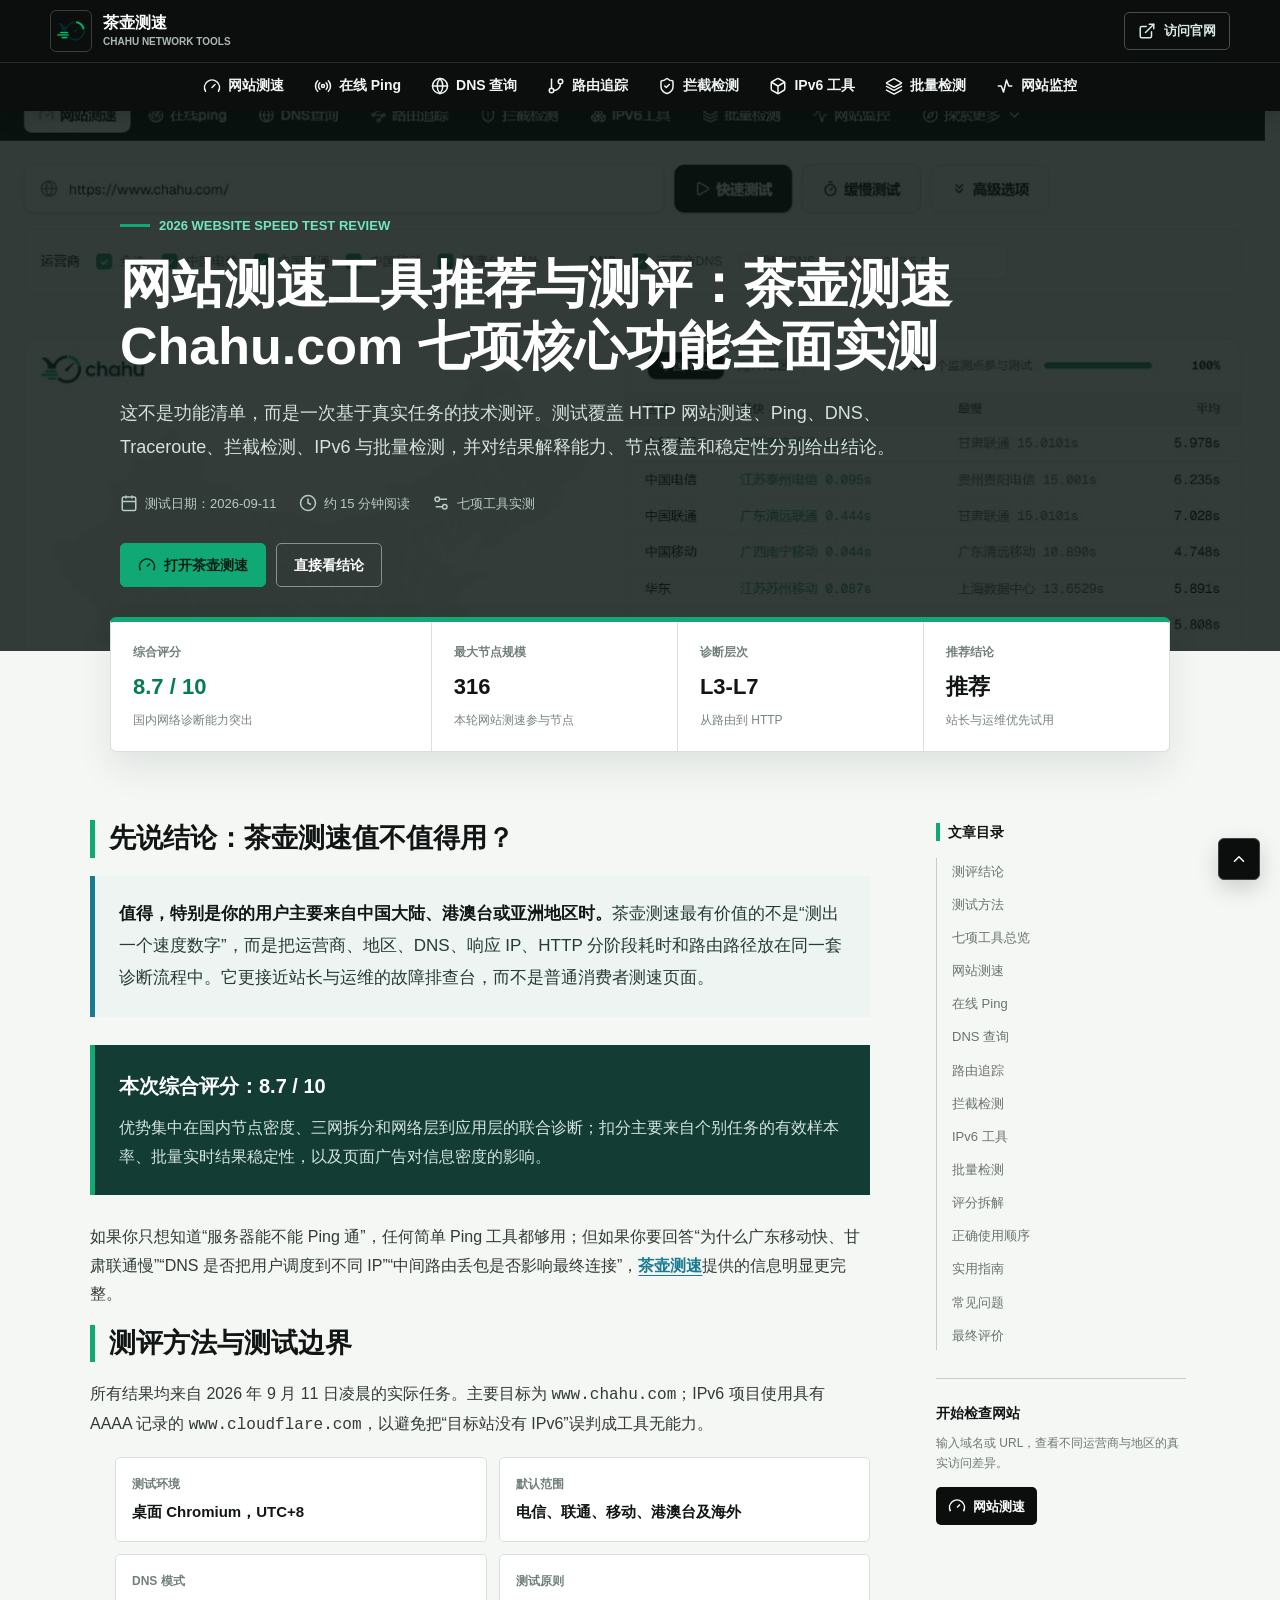
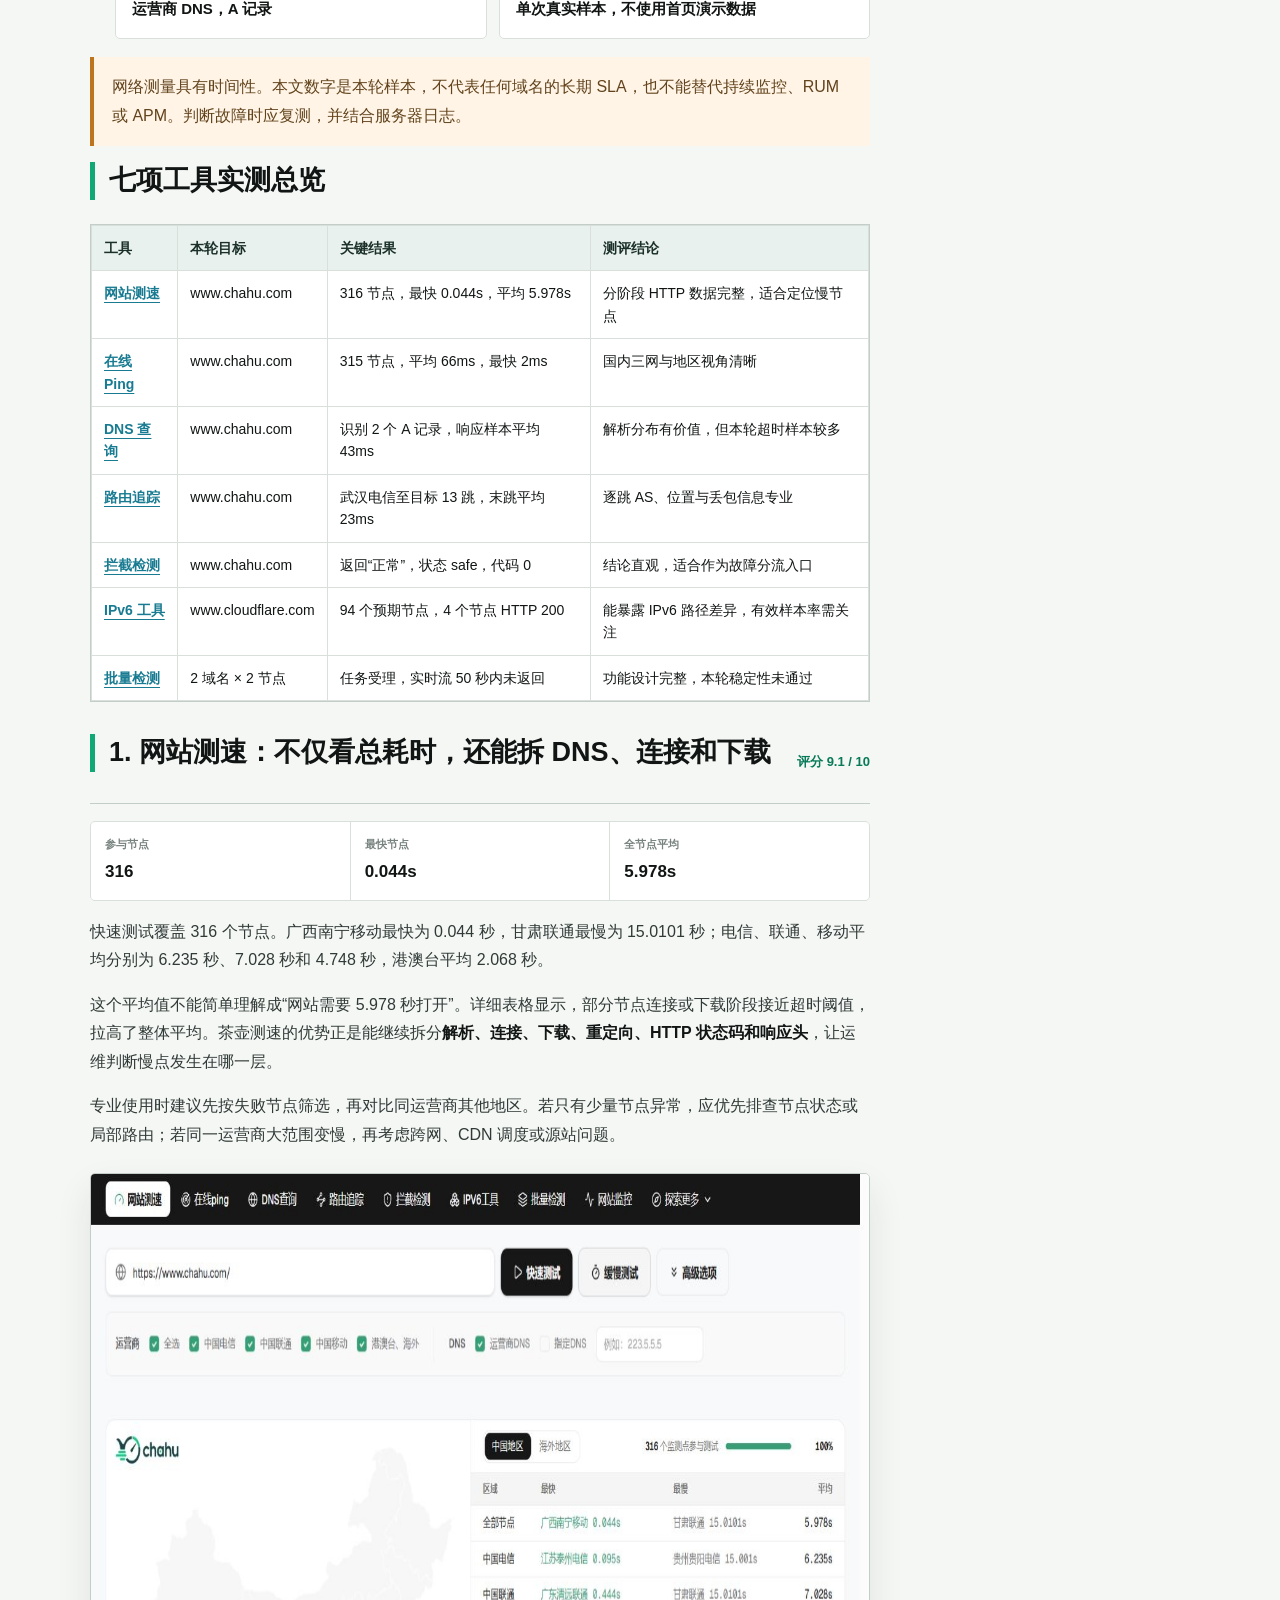
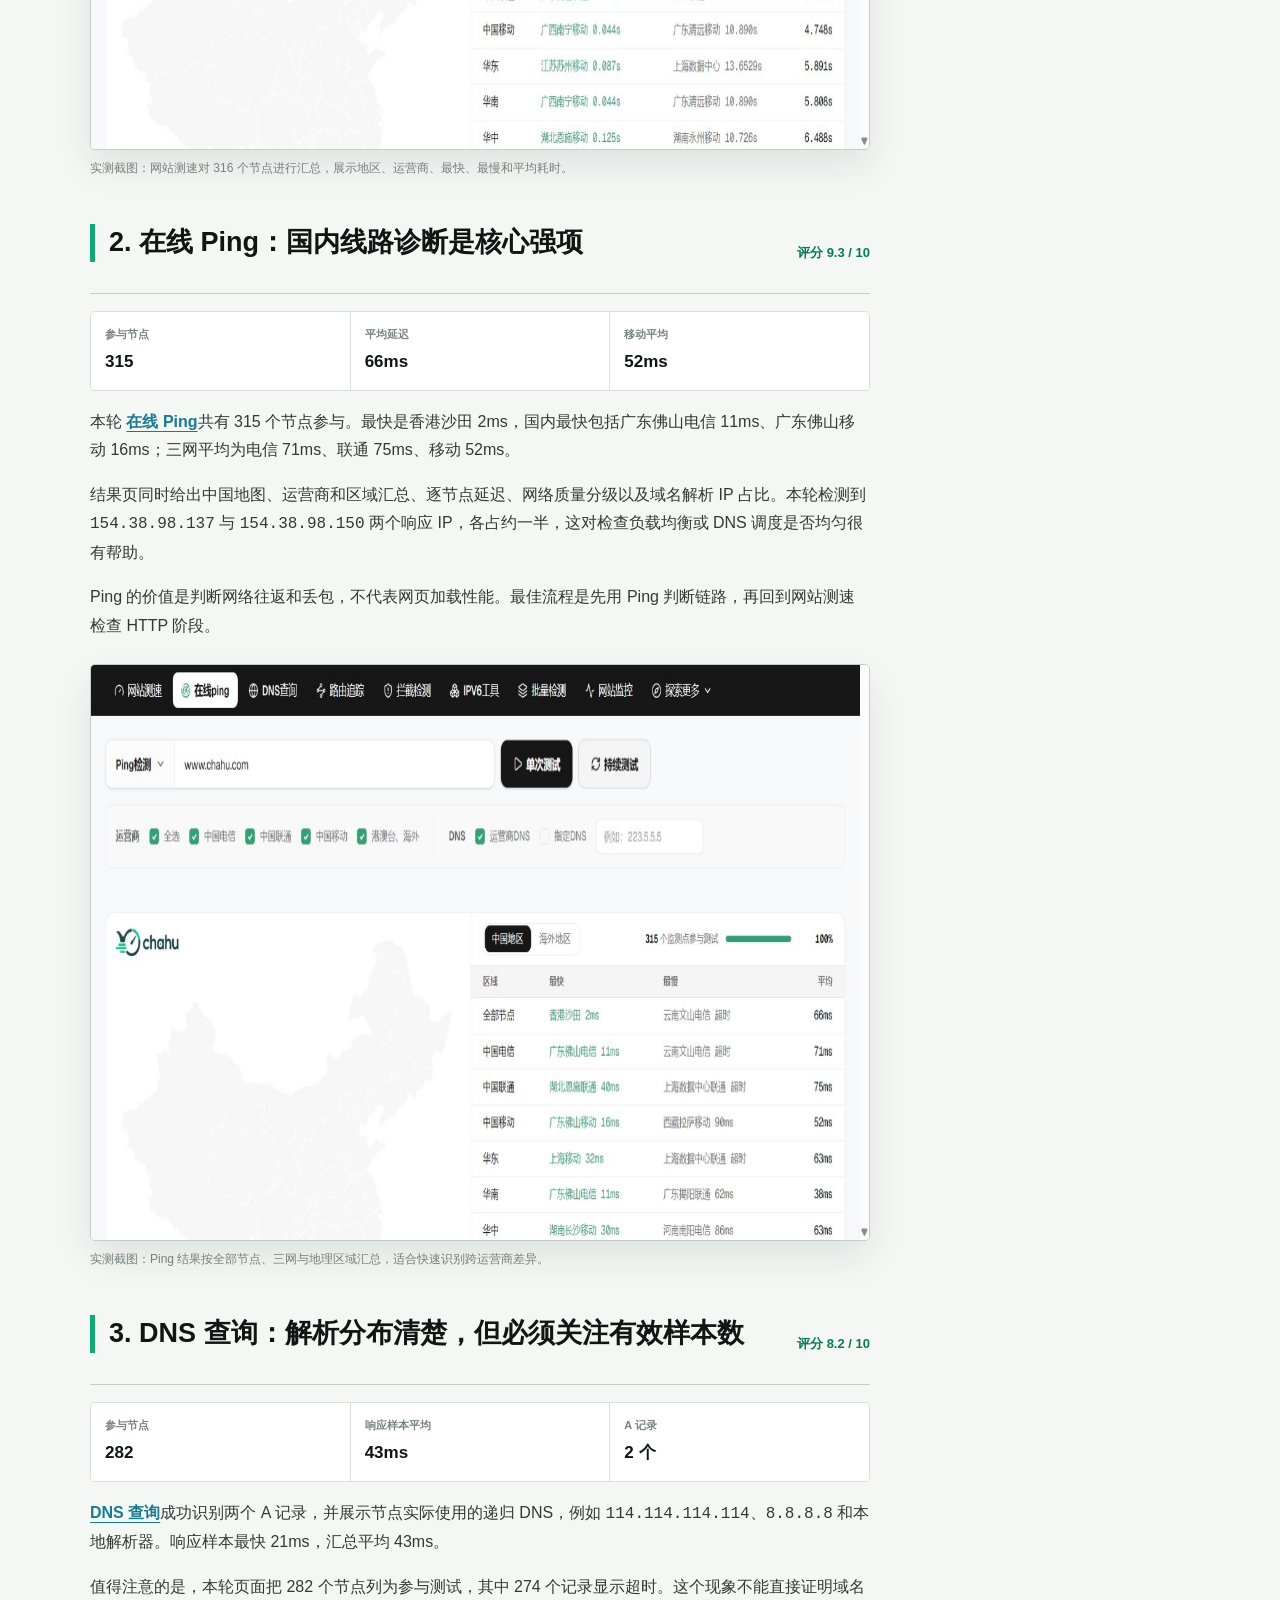
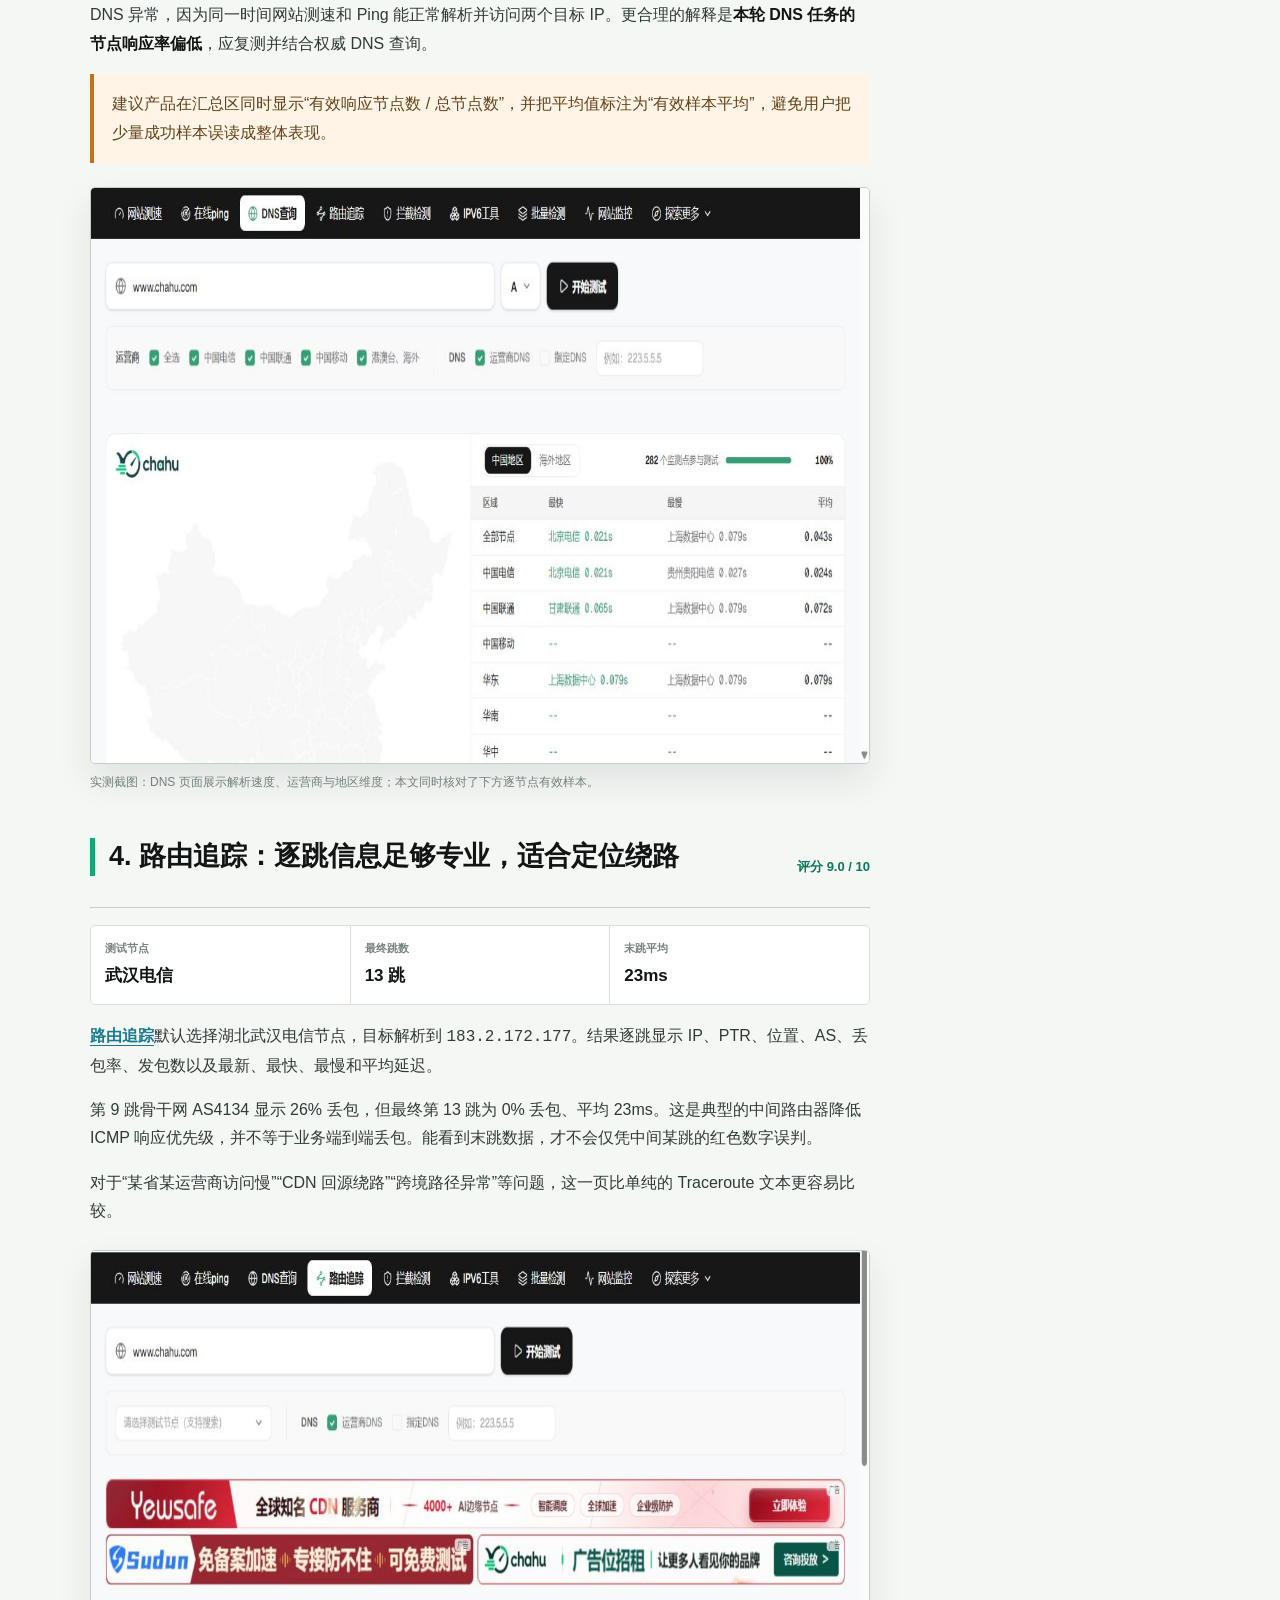
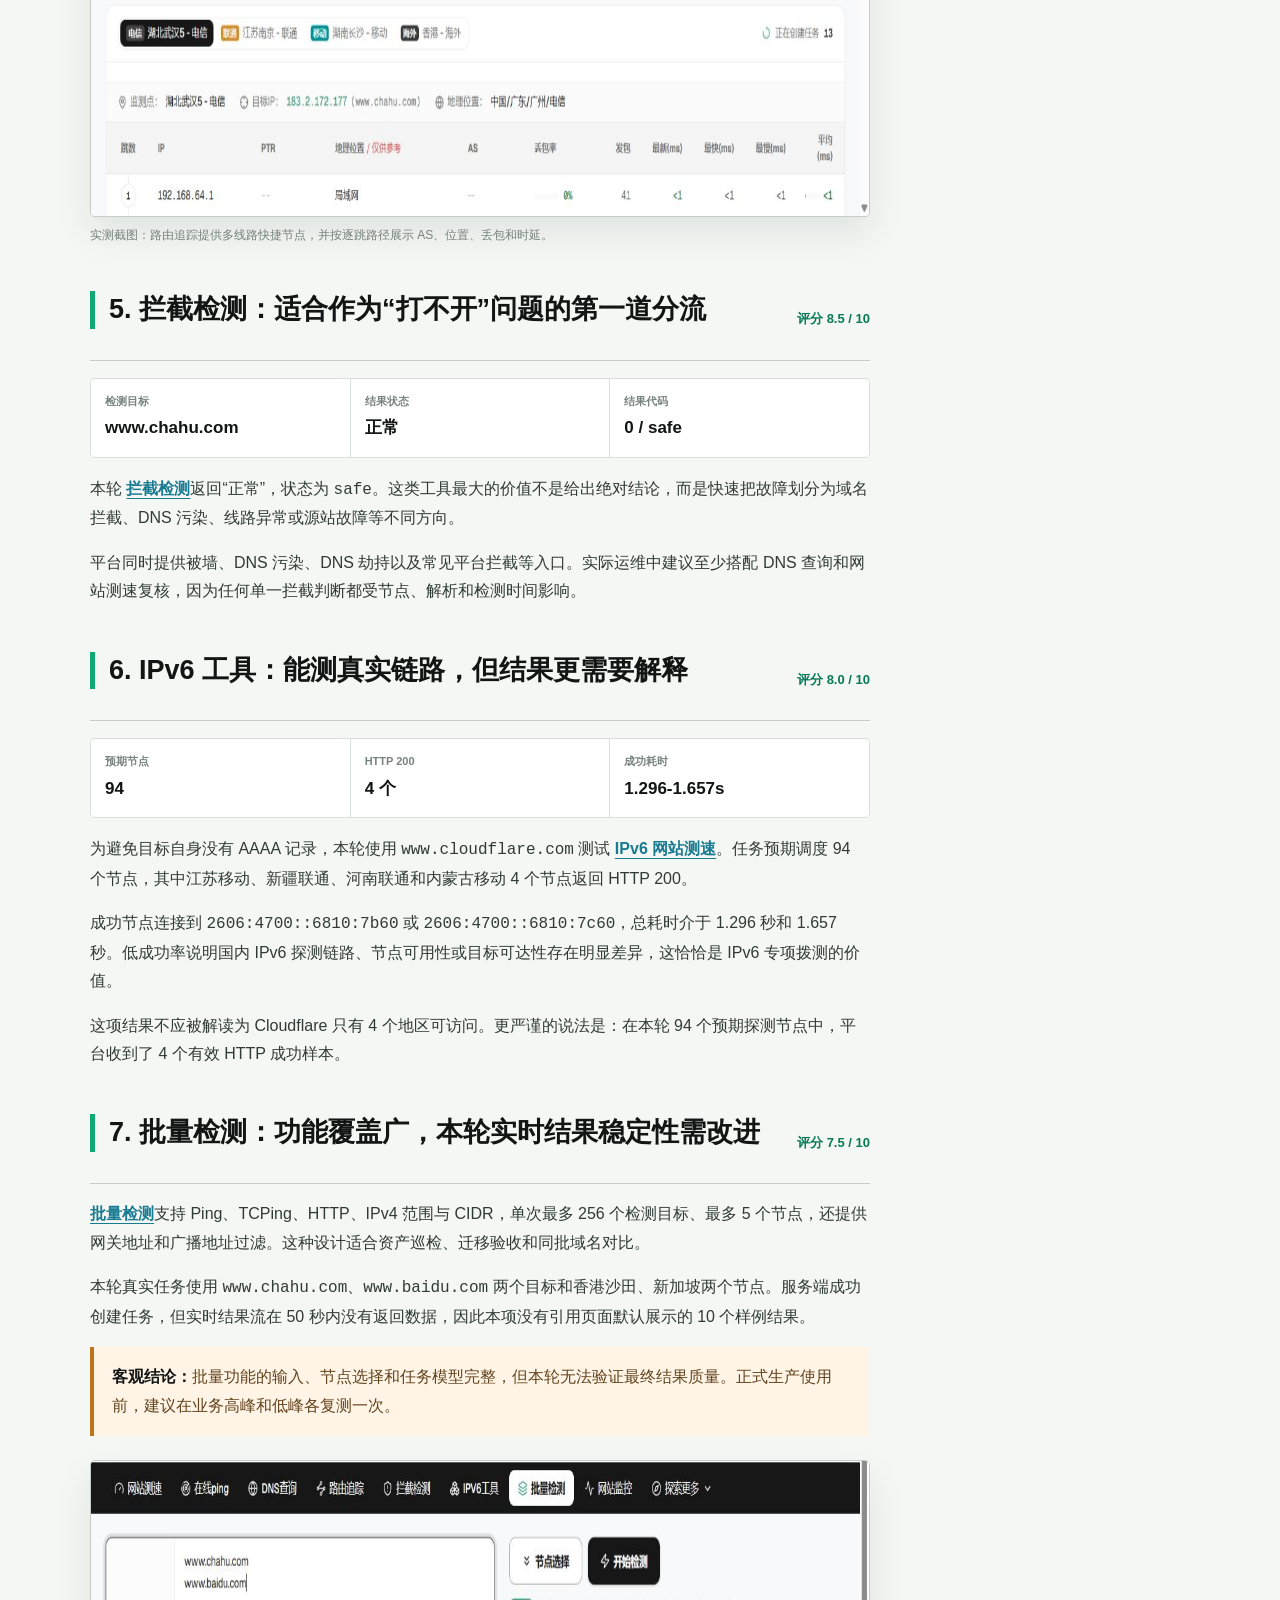
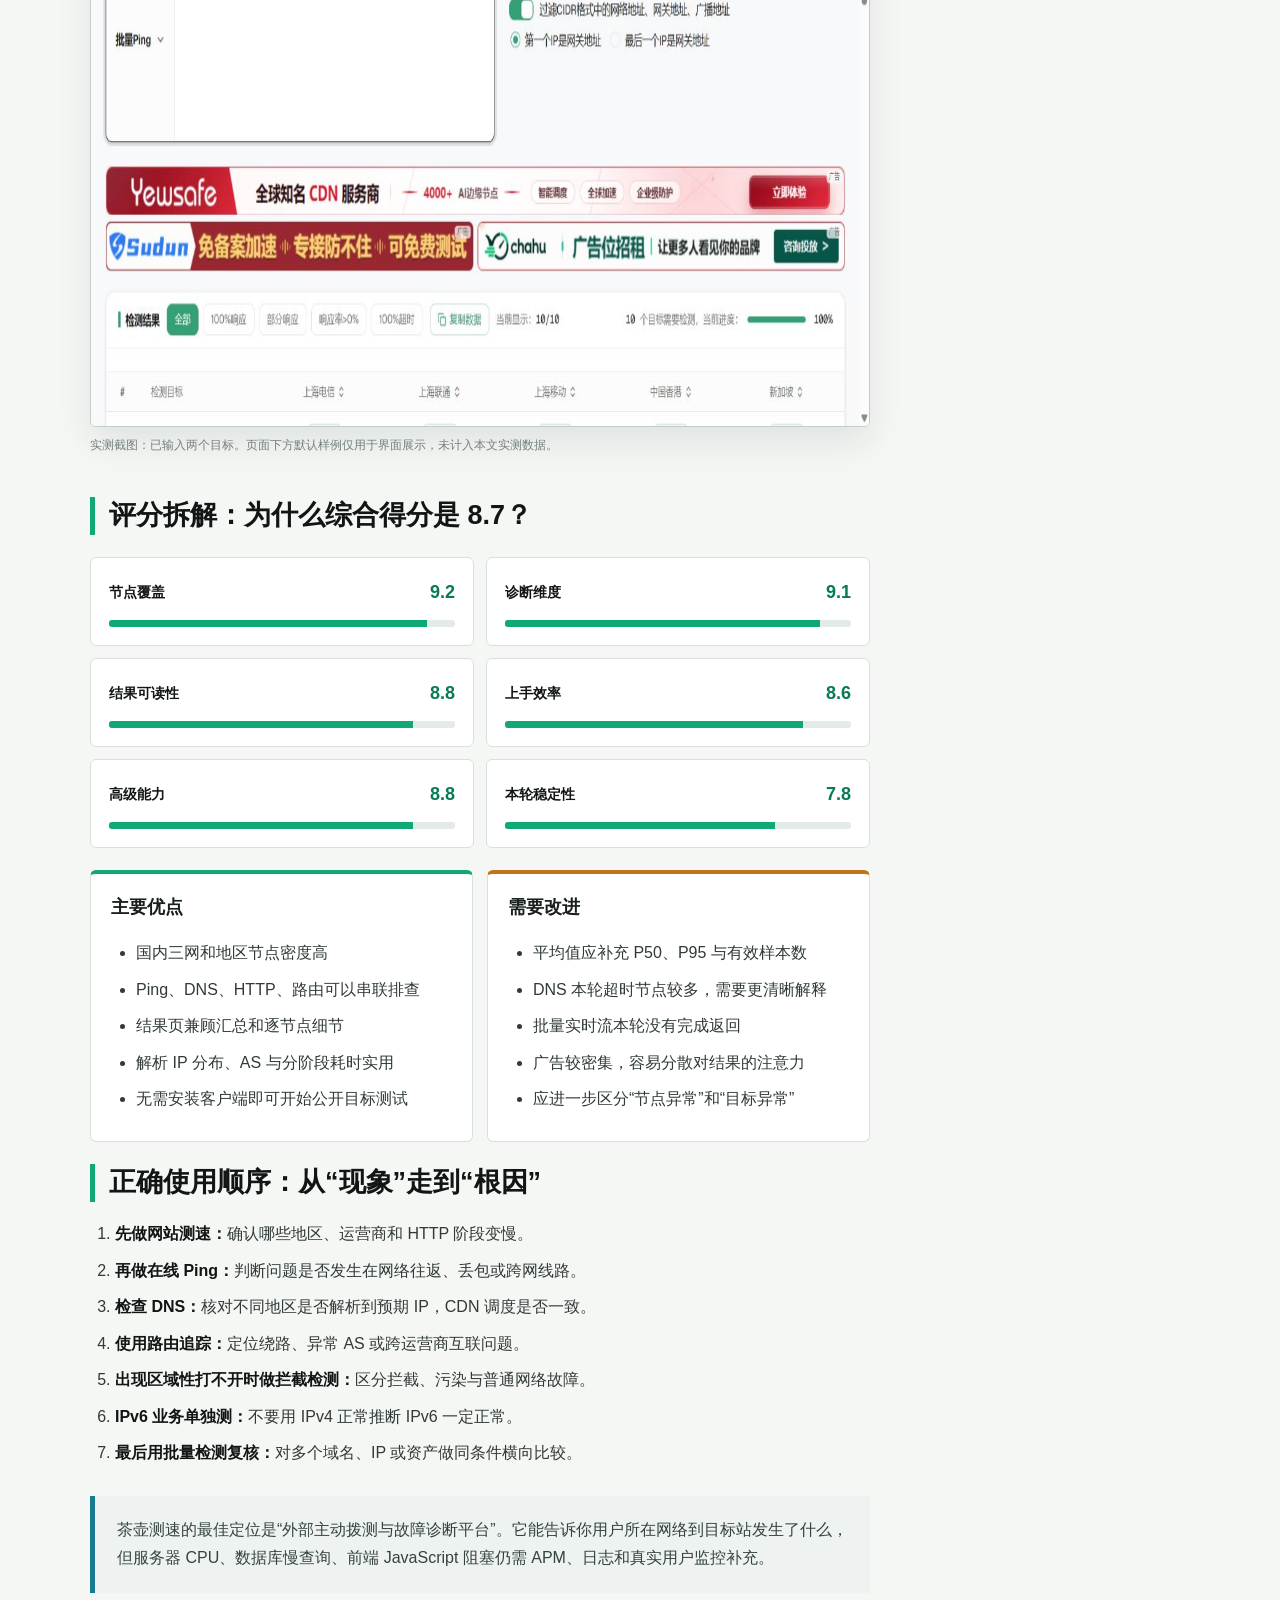
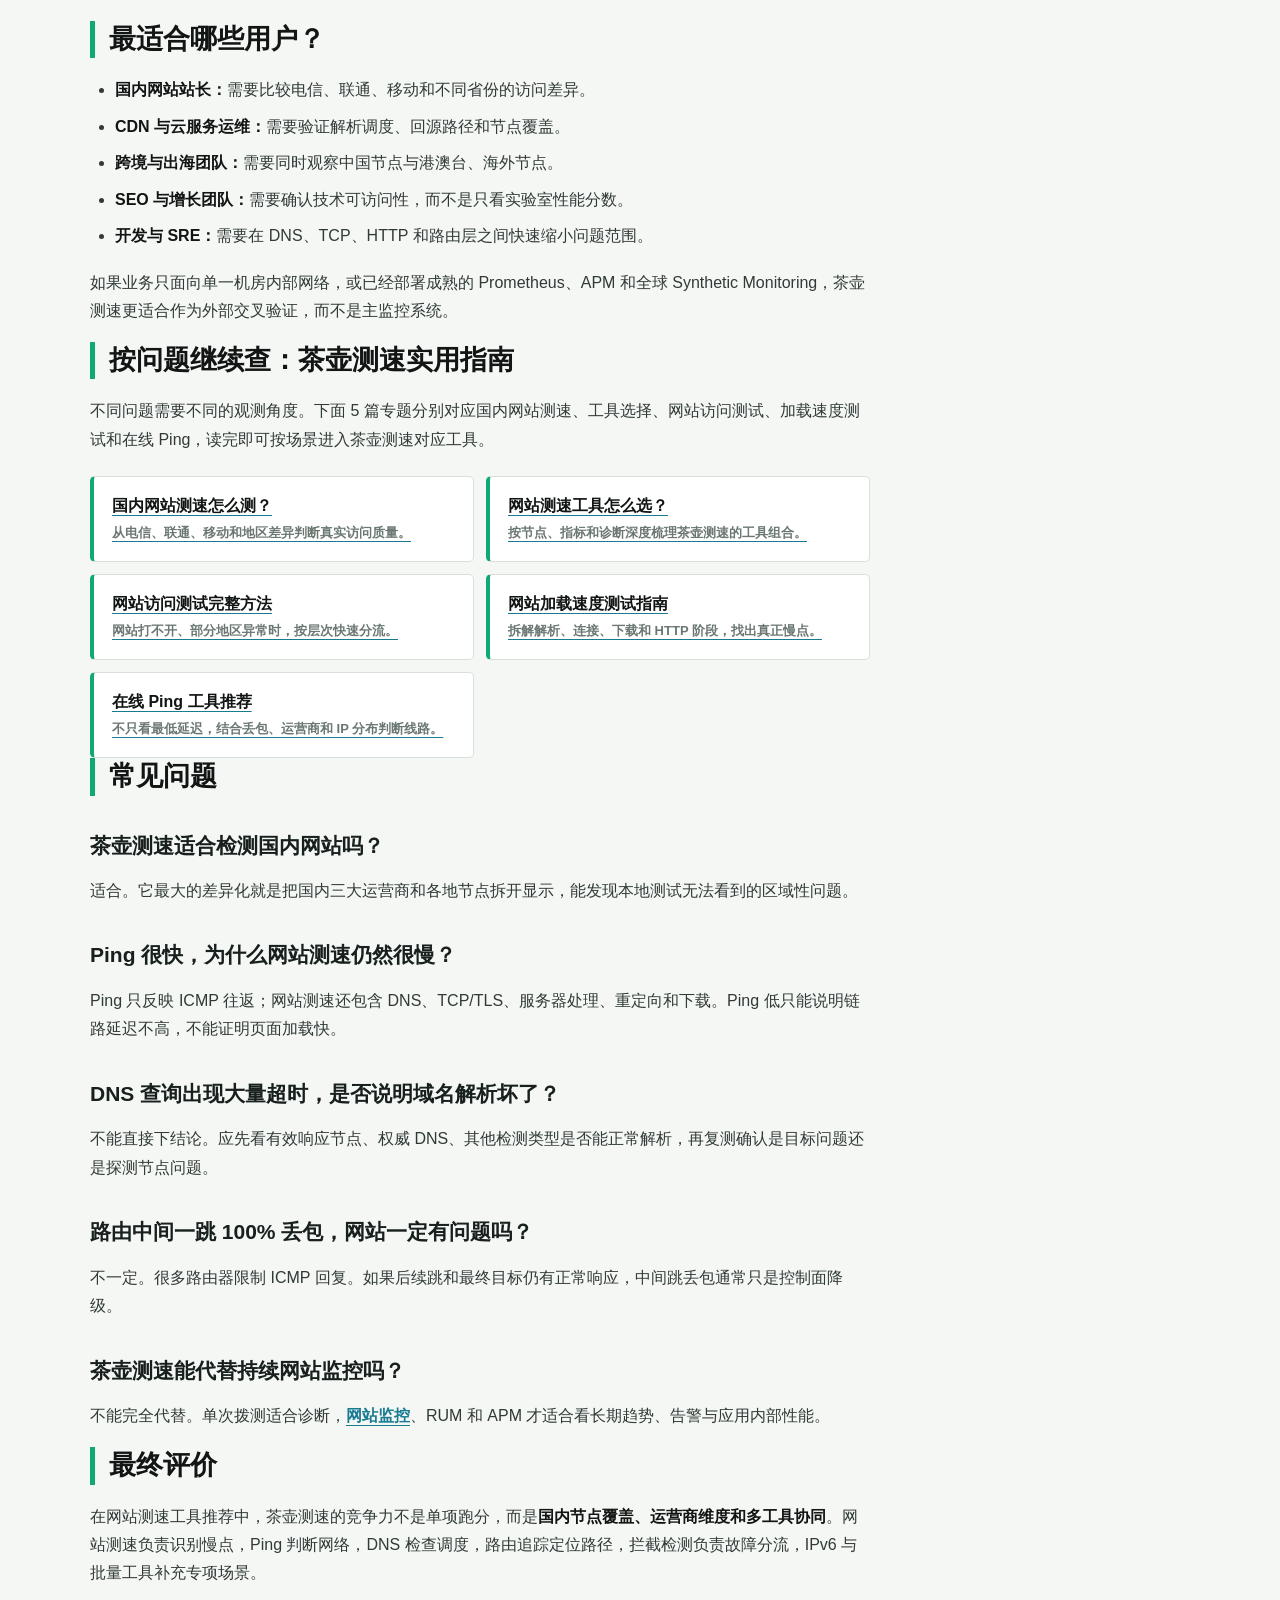
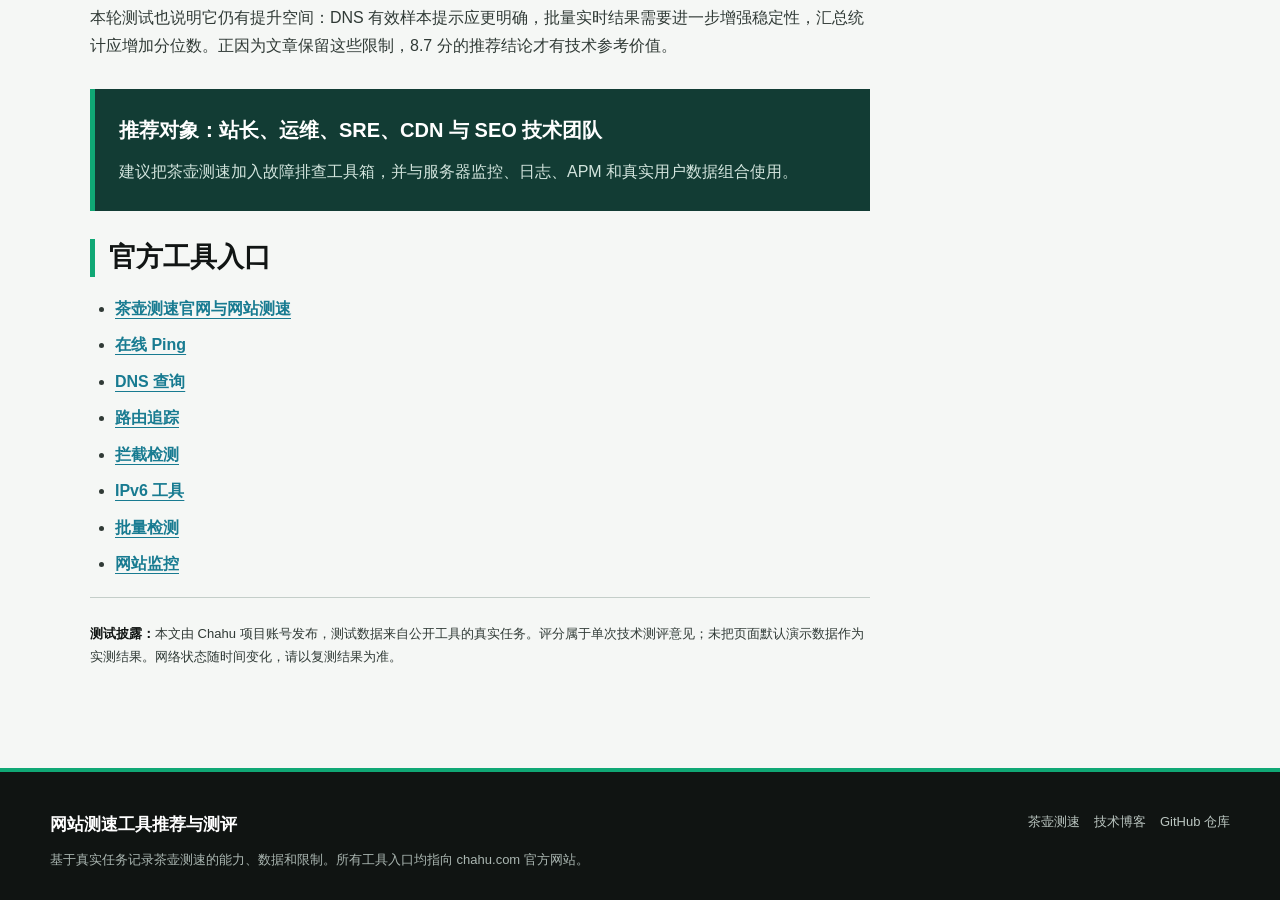
==== commit 71aa2c3f: "Add SEO keyword guide articles" ====
--- a/index.html
+++ b/index.html
@@ -285,6 +285,18 @@
           <p>如果业务只面向单一机房内部网络，或已经部署成熟的 Prometheus、APM 和全球 Synthetic Monitoring，茶壶测速更适合作为外部交叉验证，而不是主监控系统。</p>
         </section>
 
+        <section id="topics" class="article-section">
+          <h2>按问题继续查：茶壶测速实用指南</h2>
+          <p>不同问题需要不同的观测角度。下面 5 篇专题分别对应国内网站测速、工具选择、网站访问测试、加载速度测试和在线 Ping，读完即可按场景进入茶壶测速对应工具。</p>
+          <div class="topic-links">
+            <a class="topic-link" href="articles/domestic-website-speed-test.html"><strong>国内网站测速怎么测？</strong><span>从电信、联通、移动和地区差异判断真实访问质量。</span></a>
+            <a class="topic-link" href="articles/website-speed-test-tools.html"><strong>网站测速工具怎么选？</strong><span>按节点、指标和诊断深度梳理茶壶测速的工具组合。</span></a>
+            <a class="topic-link" href="articles/website-access-testing.html"><strong>网站访问测试完整方法</strong><span>网站打不开、部分地区异常时，按层次快速分流。</span></a>
+            <a class="topic-link" href="articles/website-load-speed-test.html"><strong>网站加载速度测试指南</strong><span>拆解解析、连接、下载和 HTTP 阶段，找出真正慢点。</span></a>
+            <a class="topic-link" href="articles/online-ping-tools.html"><strong>在线 Ping 工具推荐</strong><span>不只看最低延迟，结合丢包、运营商和 IP 分布判断线路。</span></a>
+          </div>
+        </section>
+
         <section id="faq" class="article-section">
           <h2>常见问题</h2>
           <h3>茶壶测速适合检测国内网站吗？</h3>
@@ -338,6 +350,7 @@
           <li><a href="#batch">批量检测</a></li>
           <li><a href="#score">评分拆解</a></li>
           <li><a href="#workflow">正确使用顺序</a></li>
+          <li><a href="#topics">实用指南</a></li>
           <li><a href="#faq">常见问题</a></li>
           <li><a href="#final">最终评价</a></li>
         </ol>
--- a/assets/styles.css
+++ b/assets/styles.css
@@ -659,6 +659,43 @@
   border-left: 5px solid var(--cyan);
 }
 
+.topic-links {
+  display: grid;
+  grid-template-columns: repeat(2, minmax(0, 1fr));
+  gap: 12px;
+  margin: 22px 0 0;
+}
+
+.topic-link {
+  display: block;
+  padding: 17px 18px;
+  background: var(--surface);
+  border: 1px solid var(--line);
+  border-left: 4px solid var(--brand);
+  border-radius: 5px;
+}
+
+.topic-link:hover,
+.topic-link:focus-visible {
+  border-color: var(--brand);
+  box-shadow: 0 8px 20px rgba(16, 32, 26, 0.08);
+}
+
+.topic-link strong {
+  display: block;
+  color: var(--ink);
+  font-size: 16px;
+  line-height: 1.5;
+}
+
+.topic-link span {
+  display: block;
+  margin-top: 5px;
+  color: #6b7872;
+  font-size: 13px;
+  line-height: 1.6;
+}
+
 .disclosure {
   margin-top: 50px;
   padding-top: 24px;
@@ -942,7 +979,8 @@
 
   .method-list,
   .rating-grid,
-  .pros-cons {
+  .pros-cons,
+  .topic-links {
     grid-template-columns: 1fr;
   }
 
